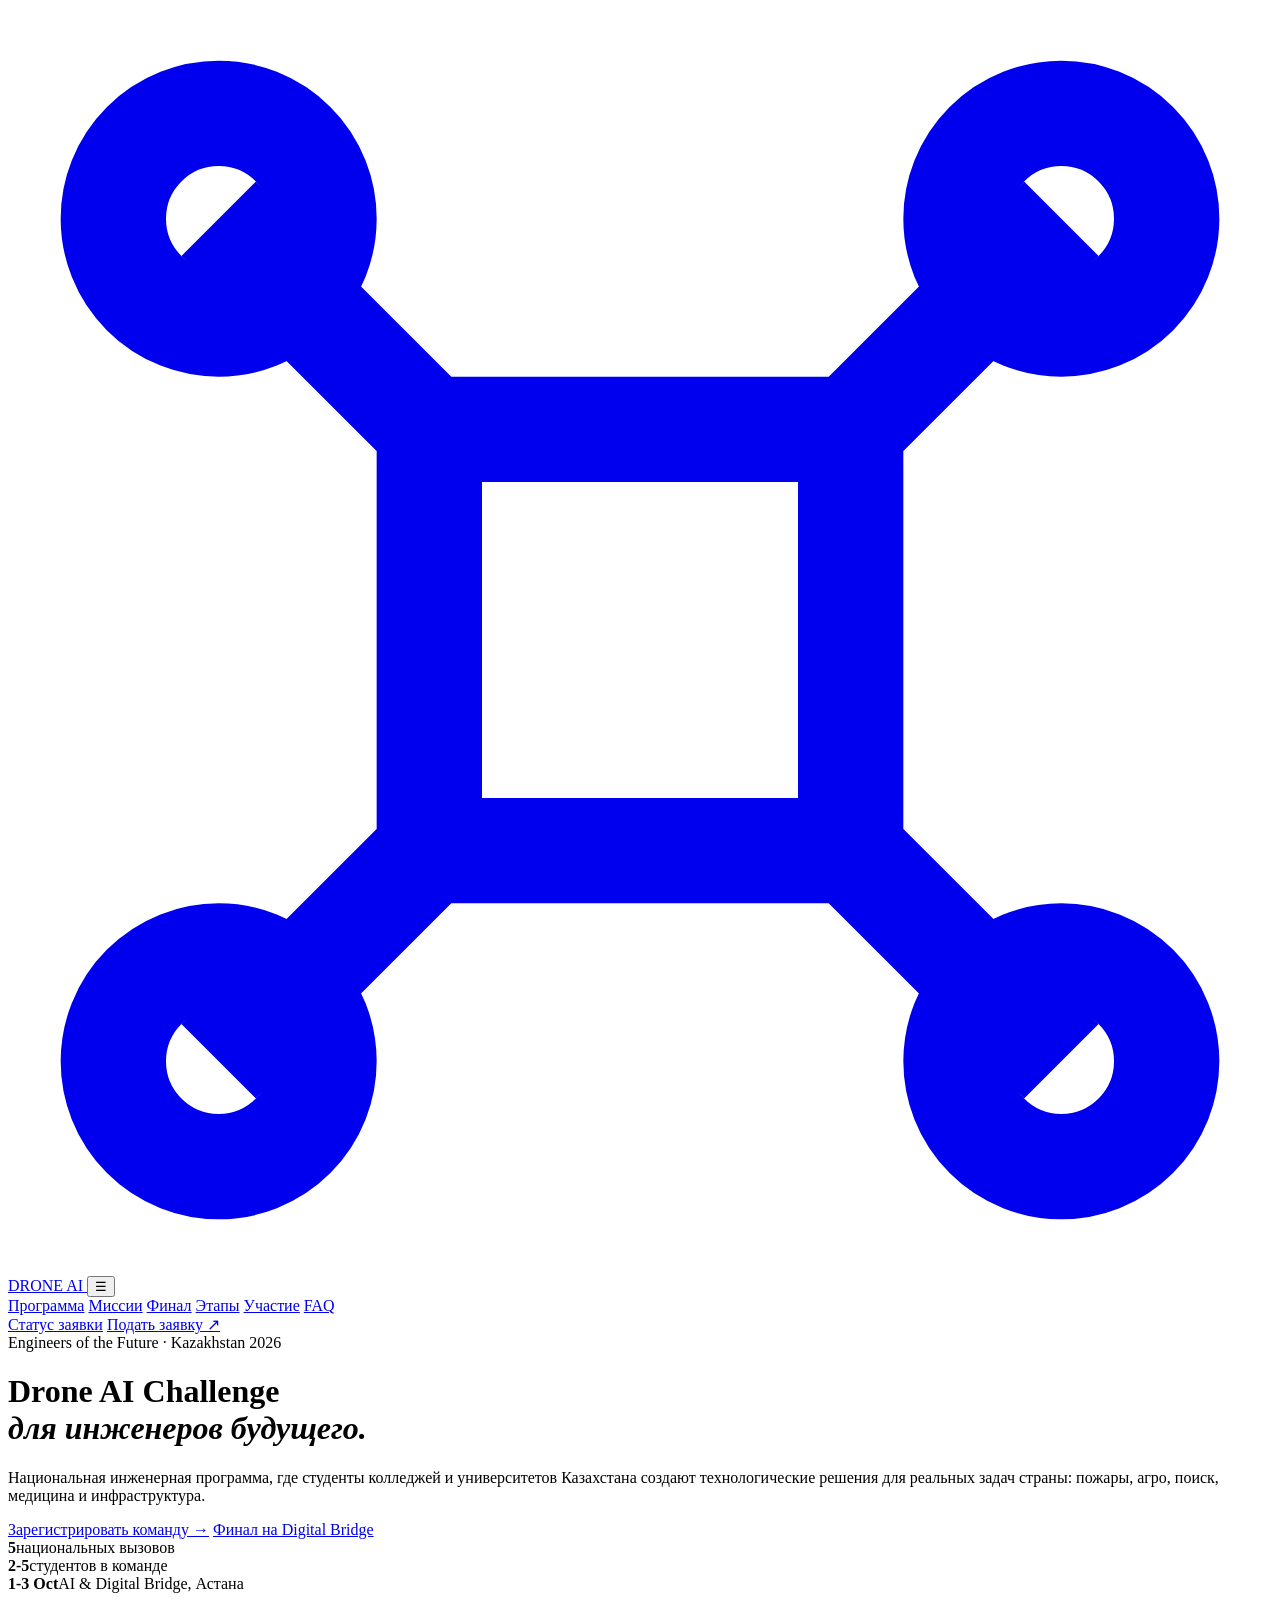
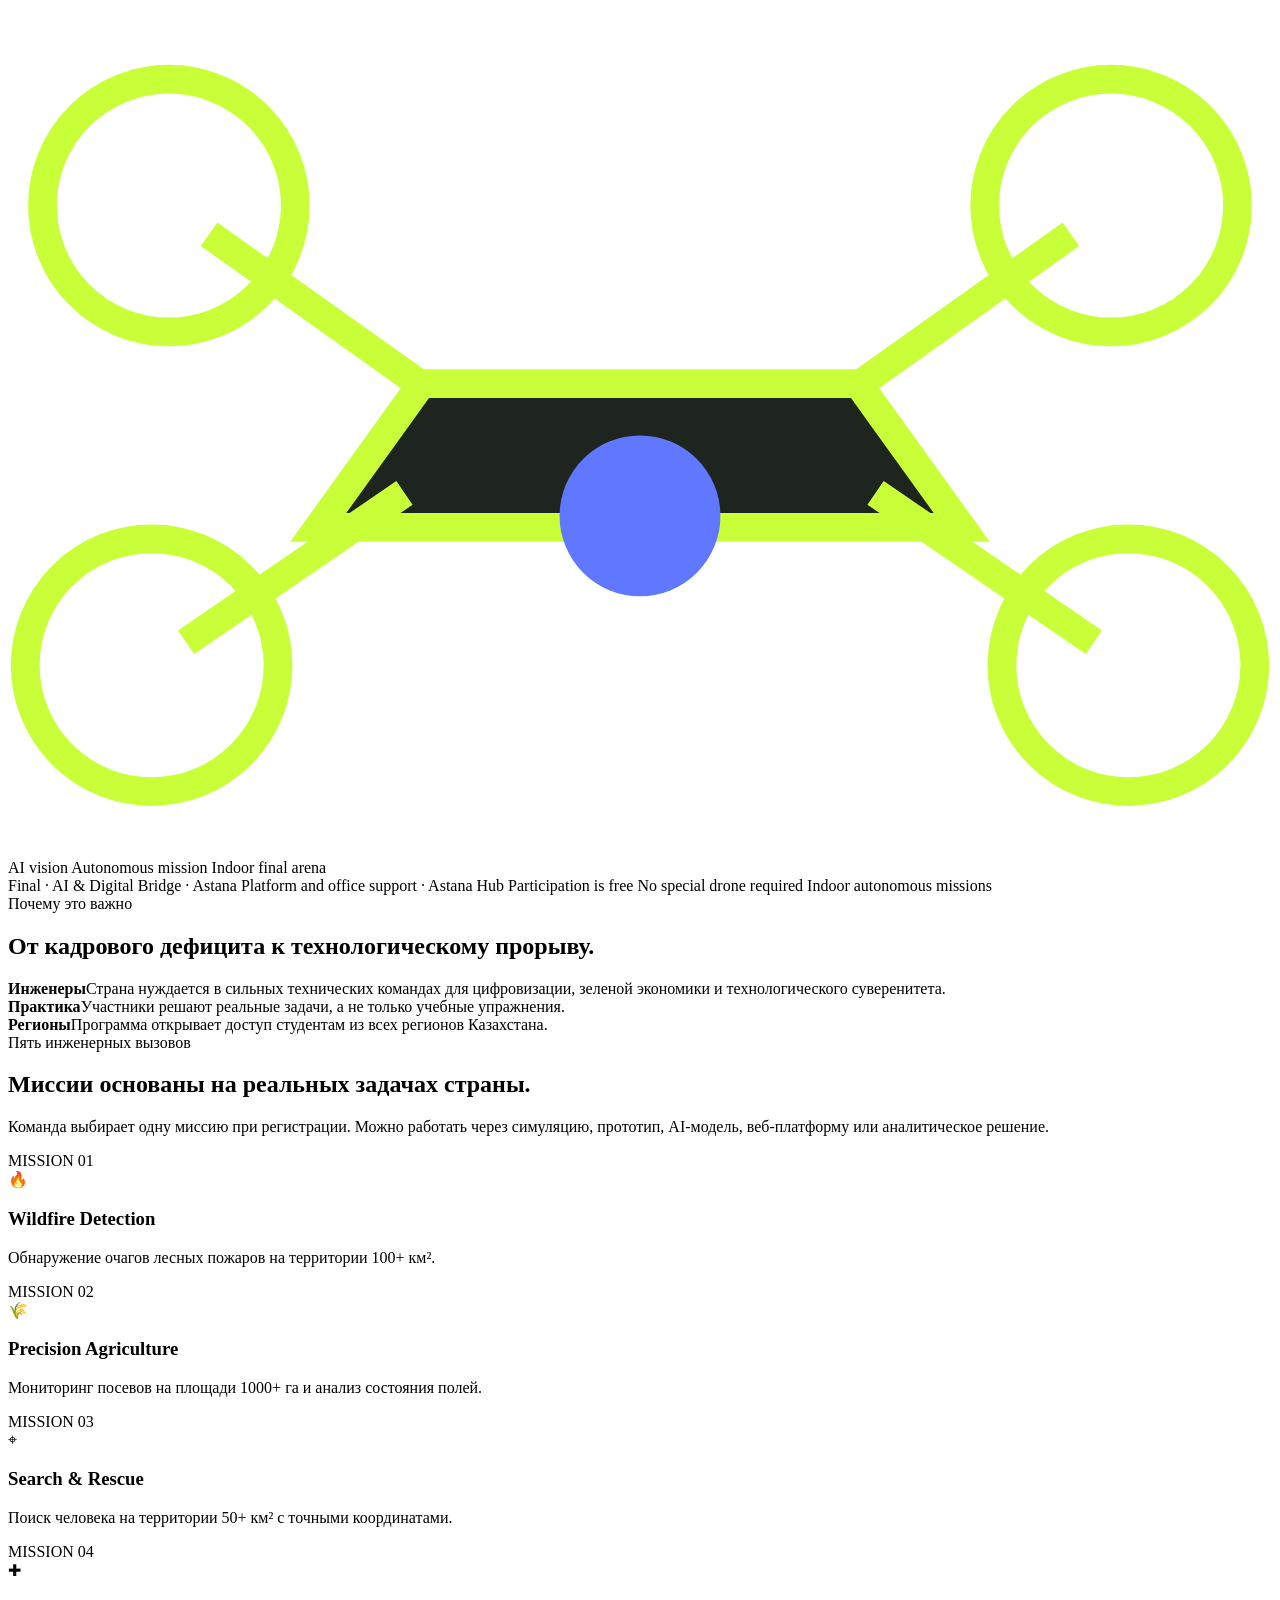
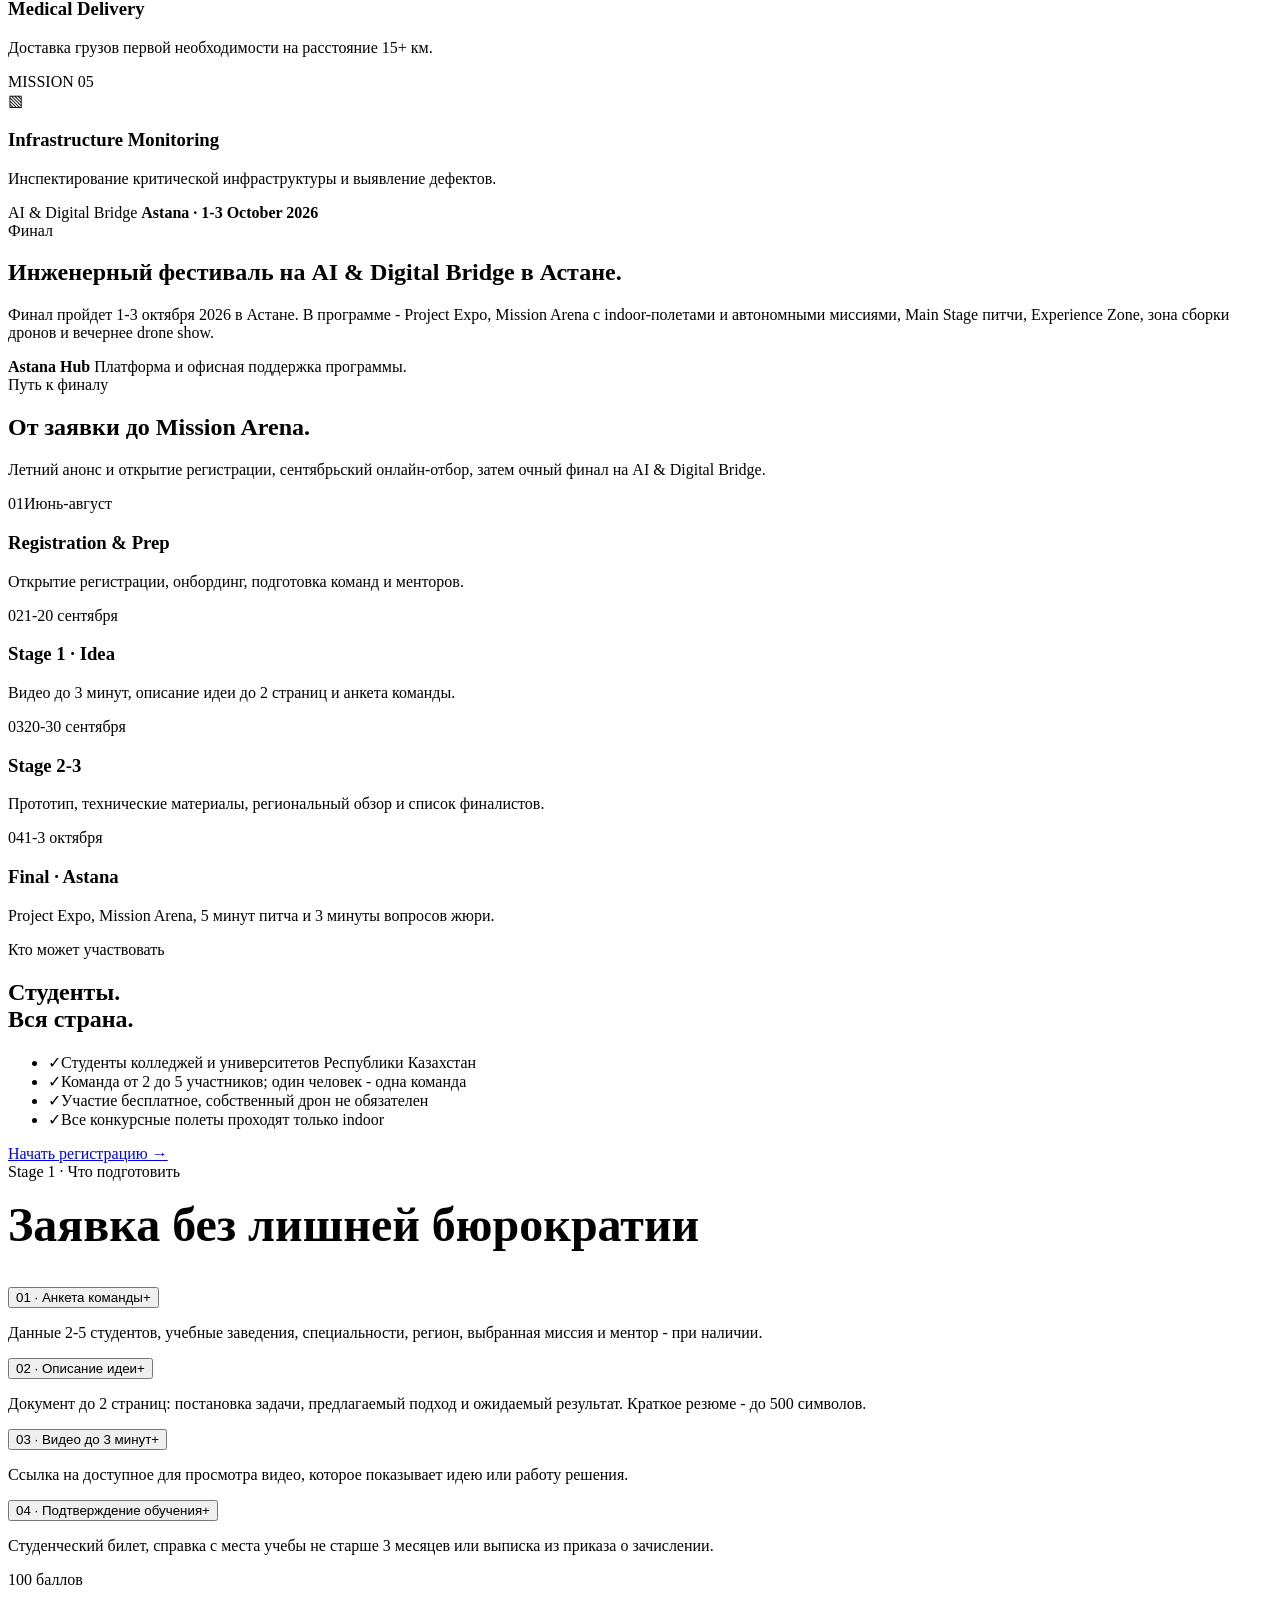
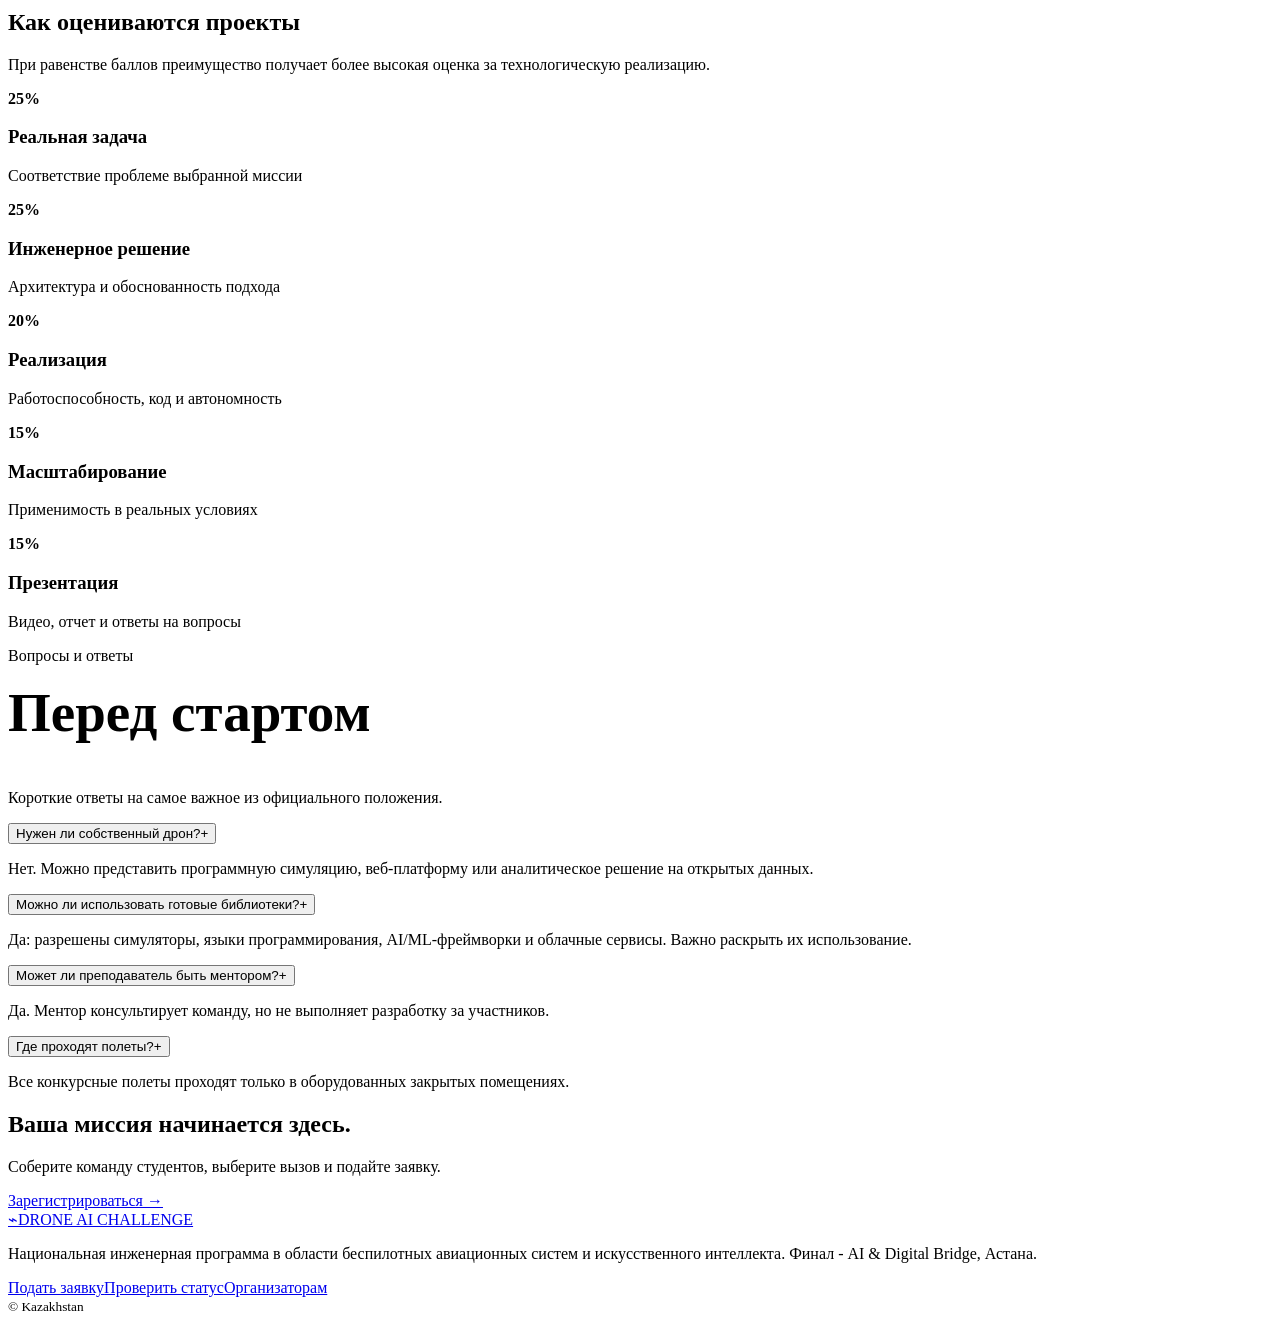
==== drone_frontend/index.html @ 72ace453 "Initial commit" ====
<!doctype html>
<html lang="ru">
<head>
  <meta charset="UTF-8">
  <meta name="viewport" content="width=device-width,initial-scale=1">
  <meta name="description" content="Drone AI Challenge Kazakhstan 2026 - национальная инженерная программа для студентов колледжей и университетов Казахстана. Финал пройдет 1-3 октября 2026 на AI & Digital Bridge в Астане.">
  <title>Drone AI Challenge Kazakhstan 2026</title>
  <link rel="stylesheet" href="/style.css">
</head>
<body>
<nav class="nav">
  <div class="shell nav-inner">
    <a class="brand" href="/">
      <span class="brand-mark">
        <svg viewBox="0 0 24 24" fill="none" stroke="currentColor" stroke-width="2"><path d="M8 8h8v8H8zM4 4l4 4m8 8 4 4m0-16-4 4M8 16l-4 4"/><circle cx="4" cy="4" r="2"/><circle cx="20" cy="4" r="2"/><circle cx="4" cy="20" r="2"/><circle cx="20" cy="20" r="2"/></svg>
      </span>
      DRONE AI
    </a>
    <button class="menu-btn" aria-label="Меню">☰</button>
    <div class="nav-links">
      <a href="#program">Программа</a>
      <a href="#missions">Миссии</a>
      <a href="#final">Финал</a>
      <a href="#timeline">Этапы</a>
      <a href="#rules">Участие</a>
      <a href="#faq">FAQ</a>
    </div>
    <div class="nav-actions">
      <a class="btn btn-light btn-sm" href="/status">Статус заявки</a>
      <a class="btn btn-dark btn-sm" href="/apply">Подать заявку ↗</a>
    </div>
  </div>
</nav>

<header class="hero hero-upgraded">
  <div class="drone-photo drone-photo-one" aria-hidden="true"></div>
  <div class="drone-photo drone-photo-two" aria-hidden="true"></div>
  <div class="shell hero-layout">
    <div>
      <span class="eyebrow">Engineers of the Future · Kazakhstan 2026</span>
      <h1>Drone AI Challenge<br><em>для инженеров будущего.</em></h1>
      <p class="hero-lead">Национальная инженерная программа, где студенты колледжей и университетов Казахстана создают технологические решения для реальных задач страны: пожары, агро, поиск, медицина и инфраструктура.</p>
      <div class="hero-cta">
        <a class="btn btn-acid" href="/apply">Зарегистрировать команду →</a>
        <a class="btn btn-ghost" href="#final">Финал на Digital Bridge</a>
      </div>
      <div class="hero-facts">
        <div class="hero-fact"><strong>5</strong><span>национальных вызовов</span></div>
        <div class="hero-fact"><strong>2-5</strong><span>студентов в команде</span></div>
        <div class="hero-fact"><strong>1-3 Oct</strong><span>AI & Digital Bridge, Астана</span></div>
      </div>
    </div>
    <div class="orbital drone-showcase">
      <svg class="drone" viewBox="0 0 220 150" fill="none" aria-label="Drone illustration">
        <g stroke="#c8ff38" stroke-width="5">
          <path d="M72 68h76l18 25H54l18-25Z" fill="#1e251f"/>
          <path d="M73 69 35 42m112 27 38-27M69 87 31 113m120-26 38 26"/>
          <circle cx="28" cy="37" r="22"/>
          <circle cx="192" cy="37" r="22"/>
          <circle cx="25" cy="117" r="22"/>
          <circle cx="195" cy="117" r="22"/>
        </g>
        <circle cx="110" cy="91" r="14" fill="#5f78ff"/>
        <path d="M92 114h36" stroke="white" stroke-width="5"/>
      </svg>
      <span class="orbit-label ol1">AI vision</span>
      <span class="orbit-label ol2">Autonomous mission</span>
      <span class="orbit-label ol3">Indoor final arena</span>
      <i class="pulse"></i>
    </div>
  </div>
</header>

<div class="ticker">
  <div>
    <span>Final · AI & Digital Bridge · Astana</span>
    <span>Platform and office support · Astana Hub</span>
    <span>Participation is free</span>
    <span>No special drone required</span>
    <span>Indoor autonomous missions</span>
  </div>
</div>

<main>
  <section class="section" id="program">
    <div class="shell program-strip">
      <div>
        <span class="kicker">Почему это важно</span>
        <h2>От кадрового дефицита к технологическому прорыву.</h2>
      </div>
      <div class="program-grid">
        <article class="mini-card"><strong>Инженеры</strong><span>Страна нуждается в сильных технических командах для цифровизации, зеленой экономики и технологического суверенитета.</span></article>
        <article class="mini-card"><strong>Практика</strong><span>Участники решают реальные задачи, а не только учебные упражнения.</span></article>
        <article class="mini-card"><strong>Регионы</strong><span>Программа открывает доступ студентам из всех регионов Казахстана.</span></article>
      </div>
    </div>
  </section>

  <section class="section" id="missions">
    <div class="shell">
      <div class="section-head">
        <div>
          <span class="kicker">Пять инженерных вызовов</span>
          <h2>Миссии основаны на реальных задачах страны.</h2>
        </div>
        <p>Команда выбирает одну миссию при регистрации. Можно работать через симуляцию, прототип, AI-модель, веб-платформу или аналитическое решение.</p>
      </div>
      <div class="grid grid-5">
        <article class="card mission-card"><span class="mission-number">MISSION 01</span><div class="mission-icon">🔥</div><h3>Wildfire Detection</h3><p>Обнаружение очагов лесных пожаров на территории 100+ км².</p></article>
        <article class="card mission-card"><span class="mission-number">MISSION 02</span><div class="mission-icon">🌾</div><h3>Precision Agriculture</h3><p>Мониторинг посевов на площади 1000+ га и анализ состояния полей.</p></article>
        <article class="card mission-card"><span class="mission-number">MISSION 03</span><div class="mission-icon">⌖</div><h3>Search & Rescue</h3><p>Поиск человека на территории 50+ км² с точными координатами.</p></article>
        <article class="card mission-card"><span class="mission-number">MISSION 04</span><div class="mission-icon">✚</div><h3>Medical Delivery</h3><p>Доставка грузов первой необходимости на расстояние 15+ км.</p></article>
        <article class="card mission-card"><span class="mission-number">MISSION 05</span><div class="mission-icon">▧</div><h3>Infrastructure Monitoring</h3><p>Инспектирование критической инфраструктуры и выявление дефектов.</p></article>
      </div>
    </div>
  </section>

  <section class="section final-section" id="final">
    <div class="shell final-layout">
      <div class="final-visual" aria-hidden="true">
        <div class="arena-card">
          <span>AI & Digital Bridge</span>
          <strong>Astana · 1-3 October 2026</strong>
        </div>
      </div>
      <div>
        <span class="kicker">Финал</span>
        <h2>Инженерный фестиваль на AI & Digital Bridge в Астане.</h2>
        <p>Финал пройдет 1-3 октября 2026 в Астане. В программе - Project Expo, Mission Arena с indoor-полетами и автономными миссиями, Main Stage питчи, Experience Zone, зона сборки дронов и вечернее drone show.</p>
        <div class="partner-note">
          <strong>Astana Hub</strong>
          <span>Платформа и офисная поддержка программы.</span>
        </div>
      </div>
    </div>
  </section>

  <section class="section dark-section" id="timeline">
    <div class="shell">
      <div class="section-head">
        <div>
          <span class="kicker">Путь к финалу</span>
          <h2>От заявки до Mission Arena.</h2>
        </div>
        <p>Летний анонс и открытие регистрации, сентябрьский онлайн-отбор, затем очный финал на AI & Digital Bridge.</p>
      </div>
      <div class="steps">
        <article class="stage"><span class="stage-num">01</span><span class="stage-date">Июнь-август</span><h3>Registration & Prep</h3><p>Открытие регистрации, онбординг, подготовка команд и менторов.</p></article>
        <article class="stage"><span class="stage-num">02</span><span class="stage-date">1-20 сентября</span><h3>Stage 1 · Idea</h3><p>Видео до 3 минут, описание идеи до 2 страниц и анкета команды.</p></article>
        <article class="stage"><span class="stage-num">03</span><span class="stage-date">20-30 сентября</span><h3>Stage 2-3</h3><p>Прототип, технические материалы, региональный обзор и список финалистов.</p></article>
        <article class="stage"><span class="stage-num">04</span><span class="stage-date">1-3 октября</span><h3>Final · Astana</h3><p>Project Expo, Mission Arena, 5 минут питча и 3 минуты вопросов жюри.</p></article>
      </div>
    </div>
  </section>

  <section class="section" id="rules">
    <div class="shell split">
      <div class="info-panel">
        <span class="eyebrow">Кто может участвовать</span>
        <h2>Студенты.<br>Вся страна.</h2>
        <ul class="check-list">
          <li><span class="check">✓</span><span>Студенты колледжей и университетов Республики Казахстан</span></li>
          <li><span class="check">✓</span><span>Команда от 2 до 5 участников; один человек - одна команда</span></li>
          <li><span class="check">✓</span><span>Участие бесплатное, собственный дрон не обязателен</span></li>
          <li><span class="check">✓</span><span>Все конкурсные полеты проходят только indoor</span></li>
        </ul>
        <a class="btn btn-acid" href="/apply">Начать регистрацию →</a>
      </div>
      <div>
        <span class="kicker">Stage 1 · Что подготовить</span>
        <h2 style="font-size:48px;margin:16px 0 35px">Заявка без лишней бюрократии</h2>
        <div class="accordion">
          <div class="acc-item open"><button class="acc-button"><span>01 · Анкета команды</span><span>+</span></button><div class="acc-content"><p>Данные 2-5 студентов, учебные заведения, специальности, регион, выбранная миссия и ментор - при наличии.</p></div></div>
          <div class="acc-item"><button class="acc-button"><span>02 · Описание идеи</span><span>+</span></button><div class="acc-content"><p>Документ до 2 страниц: постановка задачи, предлагаемый подход и ожидаемый результат. Краткое резюме - до 500 символов.</p></div></div>
          <div class="acc-item"><button class="acc-button"><span>03 · Видео до 3 минут</span><span>+</span></button><div class="acc-content"><p>Ссылка на доступное для просмотра видео, которое показывает идею или работу решения.</p></div></div>
          <div class="acc-item"><button class="acc-button"><span>04 · Подтверждение обучения</span><span>+</span></button><div class="acc-content"><p>Студенческий билет, справка с места учебы не старше 3 месяцев или выписка из приказа о зачислении.</p></div></div>
        </div>
      </div>
    </div>
  </section>

  <section class="section-sm" id="criteria">
    <div class="shell">
      <div class="section-head">
        <div><span class="kicker">100 баллов</span><h2>Как оцениваются проекты</h2></div>
        <p>При равенстве баллов преимущество получает более высокая оценка за технологическую реализацию.</p>
      </div>
      <div class="grid criteria">
        <article class="criterion"><strong>25%</strong><h3>Реальная задача</h3><p>Соответствие проблеме выбранной миссии</p></article>
        <article class="criterion"><strong>25%</strong><h3>Инженерное решение</h3><p>Архитектура и обоснованность подхода</p></article>
        <article class="criterion"><strong>20%</strong><h3>Реализация</h3><p>Работоспособность, код и автономность</p></article>
        <article class="criterion"><strong>15%</strong><h3>Масштабирование</h3><p>Применимость в реальных условиях</p></article>
        <article class="criterion"><strong>15%</strong><h3>Презентация</h3><p>Видео, отчет и ответы на вопросы</p></article>
      </div>
    </div>
  </section>

  <section class="section" id="faq">
    <div class="shell split">
      <div>
        <span class="kicker">Вопросы и ответы</span>
        <h2 style="font-size:55px;margin-top:16px">Перед стартом</h2>
        <p style="color:var(--muted)">Короткие ответы на самое важное из официального положения.</p>
      </div>
      <div class="accordion">
        <div class="acc-item"><button class="acc-button"><span>Нужен ли собственный дрон?</span><span>+</span></button><div class="acc-content"><p>Нет. Можно представить программную симуляцию, веб-платформу или аналитическое решение на открытых данных.</p></div></div>
        <div class="acc-item"><button class="acc-button"><span>Можно ли использовать готовые библиотеки?</span><span>+</span></button><div class="acc-content"><p>Да: разрешены симуляторы, языки программирования, AI/ML-фреймворки и облачные сервисы. Важно раскрыть их использование.</p></div></div>
        <div class="acc-item"><button class="acc-button"><span>Может ли преподаватель быть ментором?</span><span>+</span></button><div class="acc-content"><p>Да. Ментор консультирует команду, но не выполняет разработку за участников.</p></div></div>
        <div class="acc-item"><button class="acc-button"><span>Где проходят полеты?</span><span>+</span></button><div class="acc-content"><p>Все конкурсные полеты проходят только в оборудованных закрытых помещениях.</p></div></div>
      </div>
    </div>
  </section>

  <section class="shell cta-band">
    <div><h2>Ваша миссия начинается здесь.</h2><p>Соберите команду студентов, выберите вызов и подайте заявку.</p></div>
    <a class="btn btn-acid" href="/apply">Зарегистрироваться →</a>
  </section>
</main>

<footer class="footer">
  <div class="shell footer-inner">
    <div>
      <a class="brand" href="/"><span class="brand-mark">⌁</span>DRONE AI CHALLENGE</a>
      <p>Национальная инженерная программа в области беспилотных авиационных систем и искусственного интеллекта. Финал - AI & Digital Bridge, Астана.</p>
    </div>
    <div class="footer-links"><a href="/apply">Подать заявку</a><a href="/status">Проверить статус</a><a href="/admin">Организаторам</a></div>
    <small>© <span data-year></span> Kazakhstan</small>
  </div>
</footer>
<script src="/common.js"></script>
</body>
</html>
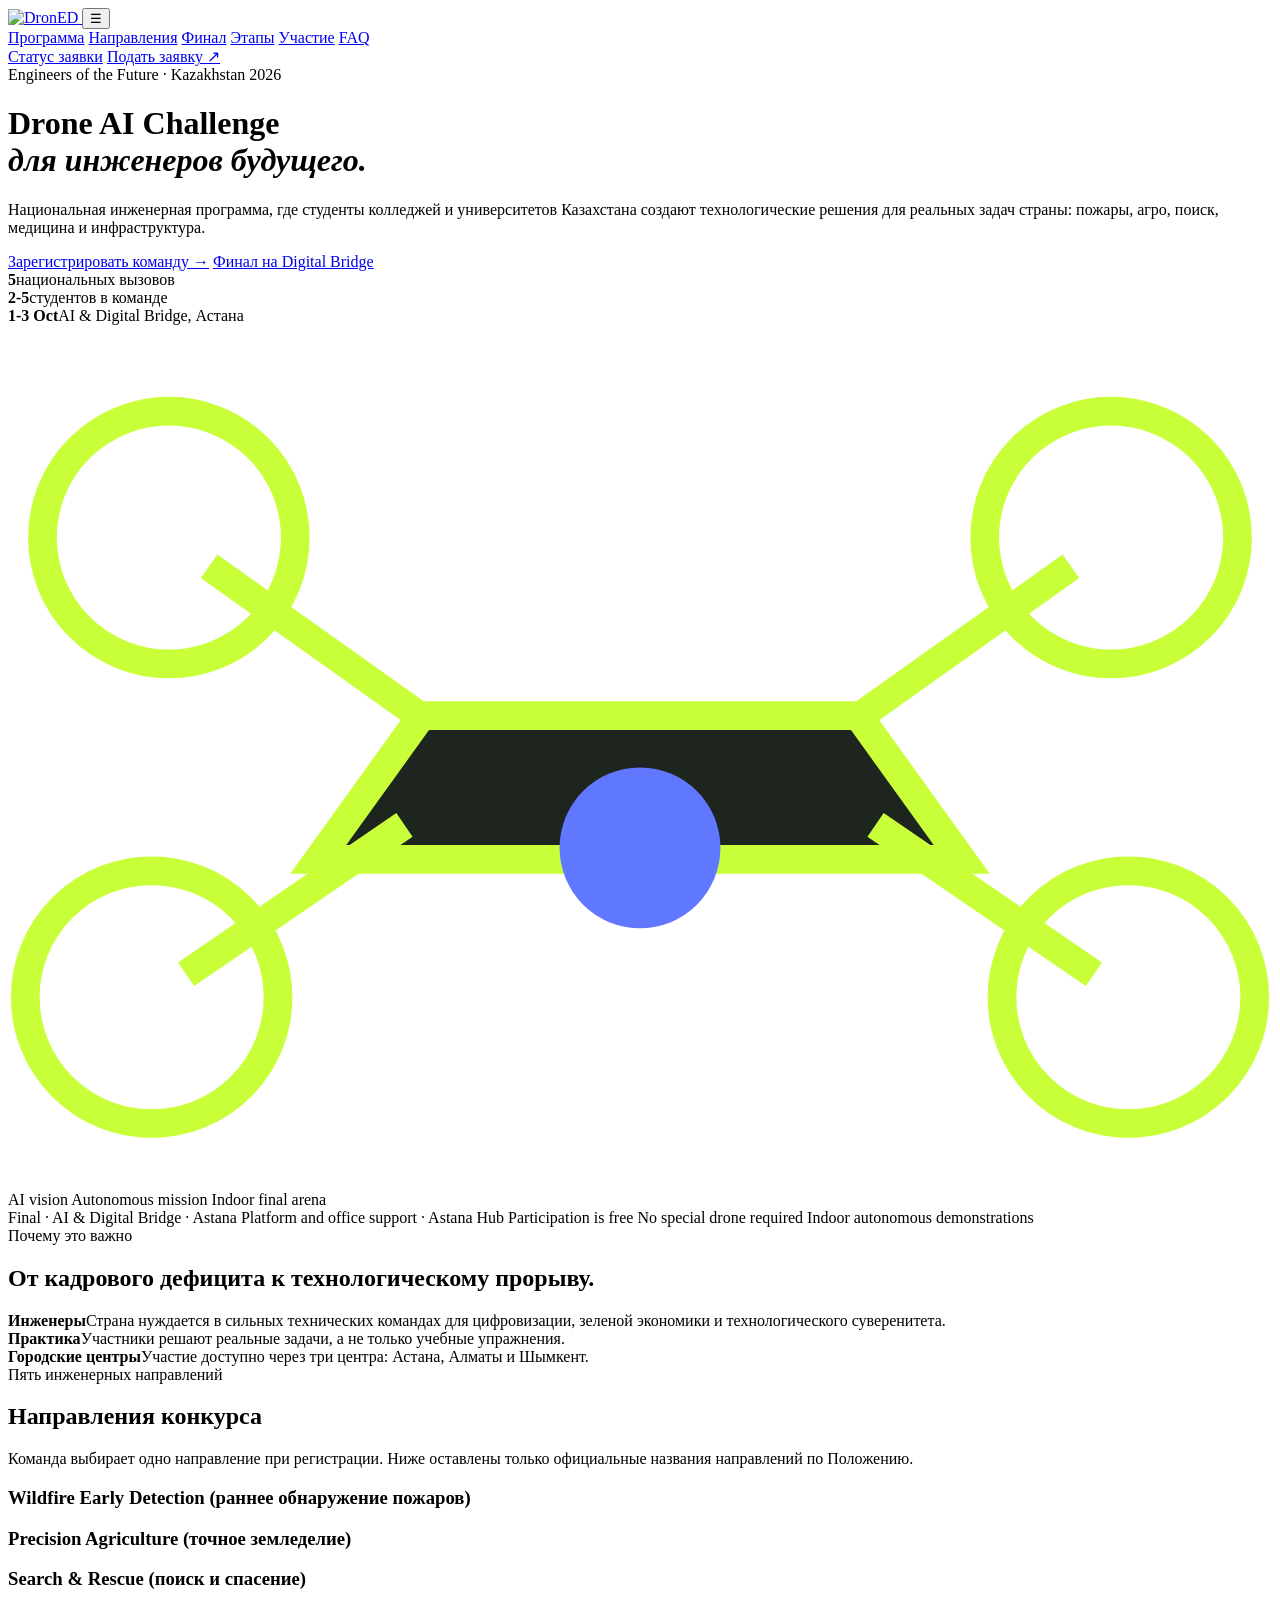
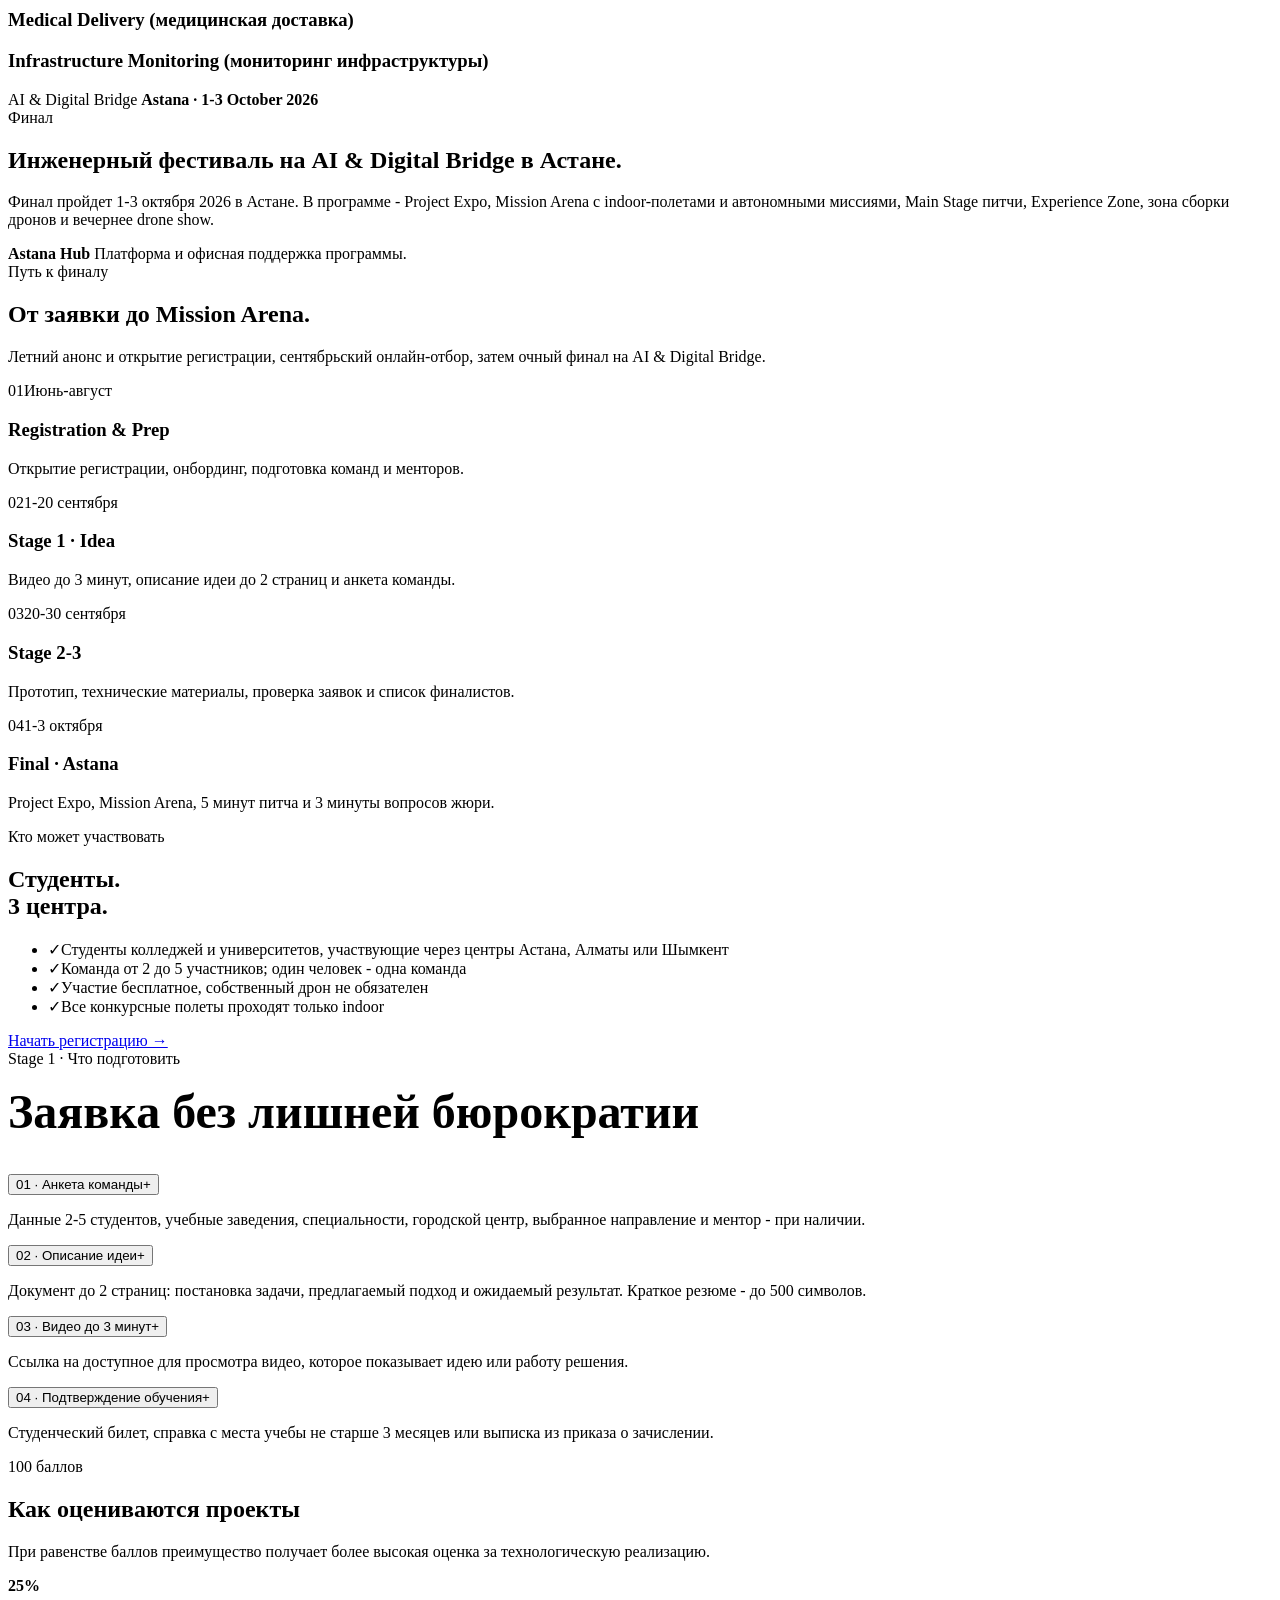
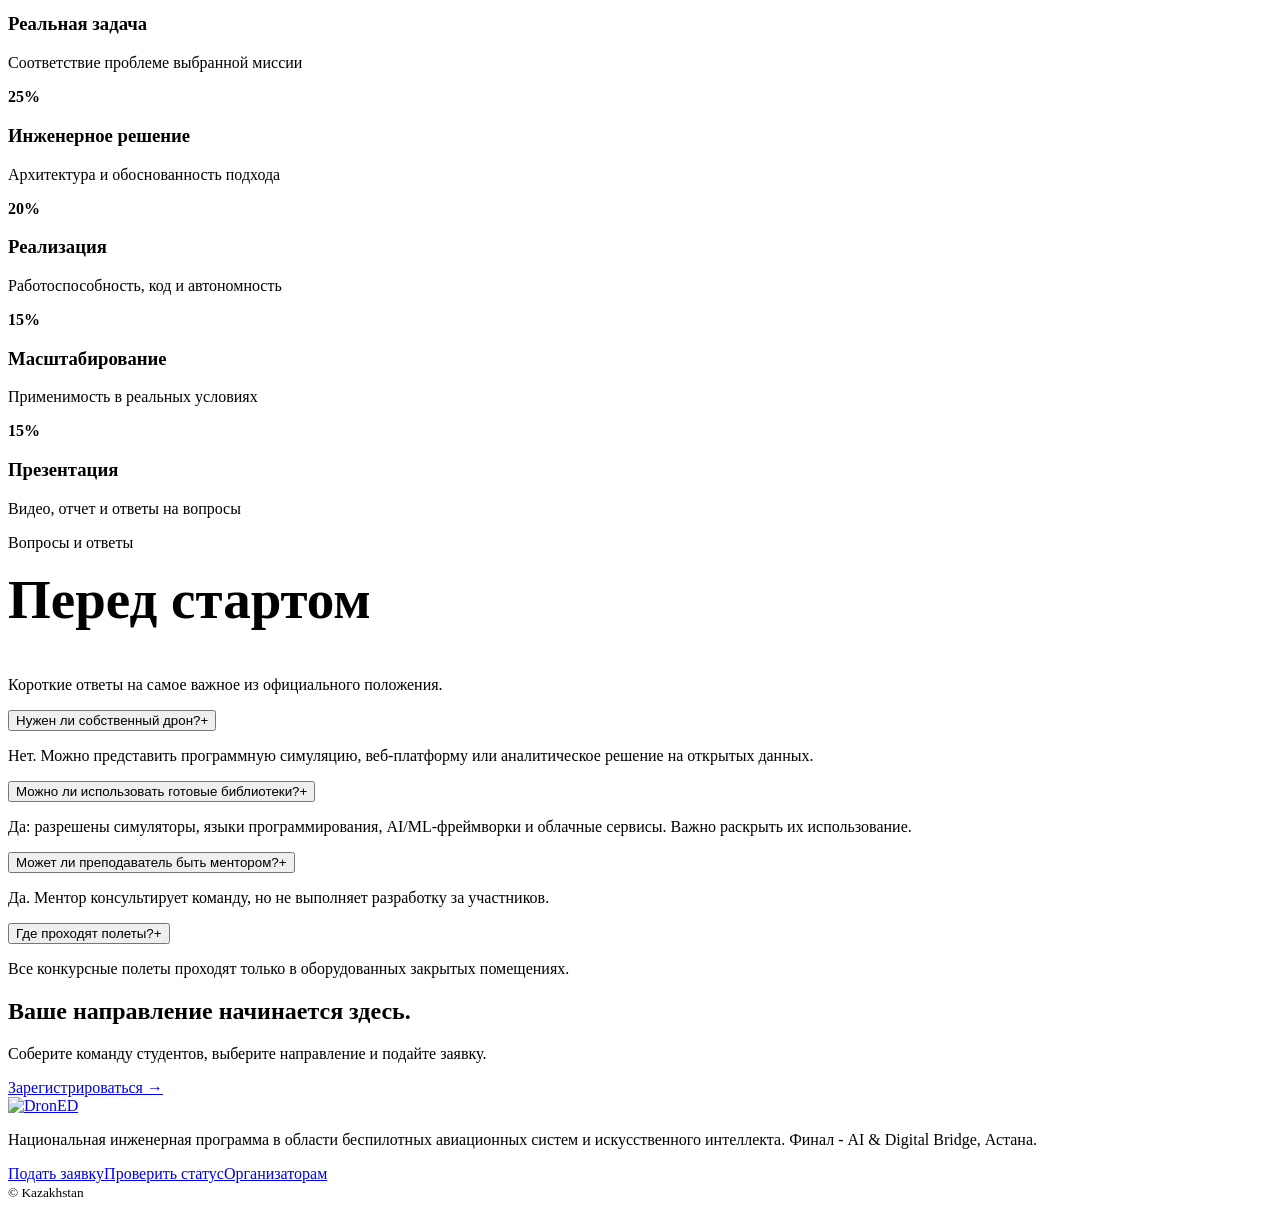
==== commit 92fe318f: "Update site according to DronED requirements" ====
--- a/drone_frontend/index.html
+++ b/drone_frontend/index.html
@@ -1,4 +1,4 @@
-<!doctype html>
+﻿<!doctype html>
 <html lang="ru">
 <head>
   <meta charset="UTF-8">
@@ -11,15 +11,12 @@
 <nav class="nav">
   <div class="shell nav-inner">
     <a class="brand" href="/">
-      <span class="brand-mark">
-        <svg viewBox="0 0 24 24" fill="none" stroke="currentColor" stroke-width="2"><path d="M8 8h8v8H8zM4 4l4 4m8 8 4 4m0-16-4 4M8 16l-4 4"/><circle cx="4" cy="4" r="2"/><circle cx="20" cy="4" r="2"/><circle cx="4" cy="20" r="2"/><circle cx="20" cy="20" r="2"/></svg>
-      </span>
-      DRONE AI
+      <img class="brand-logo" src="/drone_educate_logo.png" alt="DronED">
     </a>
     <button class="menu-btn" aria-label="Меню">☰</button>
     <div class="nav-links">
       <a href="#program">Программа</a>
-      <a href="#missions">Миссии</a>
+      <a href="#missions">Направления</a>
       <a href="#final">Финал</a>
       <a href="#timeline">Этапы</a>
       <a href="#rules">Участие</a>
@@ -77,7 +74,7 @@
     <span>Platform and office support · Astana Hub</span>
     <span>Participation is free</span>
     <span>No special drone required</span>
-    <span>Indoor autonomous missions</span>
+    <span>Indoor autonomous demonstrations</span>
   </div>
 </div>
 
@@ -91,7 +88,7 @@
       <div class="program-grid">
         <article class="mini-card"><strong>Инженеры</strong><span>Страна нуждается в сильных технических командах для цифровизации, зеленой экономики и технологического суверенитета.</span></article>
         <article class="mini-card"><strong>Практика</strong><span>Участники решают реальные задачи, а не только учебные упражнения.</span></article>
-        <article class="mini-card"><strong>Регионы</strong><span>Программа открывает доступ студентам из всех регионов Казахстана.</span></article>
+        <article class="mini-card"><strong>Городские центры</strong><span>Участие доступно через три центра: Астана, Алматы и Шымкент.</span></article>
       </div>
     </div>
   </section>
@@ -100,17 +97,17 @@
     <div class="shell">
       <div class="section-head">
         <div>
-          <span class="kicker">Пять инженерных вызовов</span>
-          <h2>Миссии основаны на реальных задачах страны.</h2>
-        </div>
-        <p>Команда выбирает одну миссию при регистрации. Можно работать через симуляцию, прототип, AI-модель, веб-платформу или аналитическое решение.</p>
+          <span class="kicker">Пять инженерных направлений</span>
+          <h2>Направления конкурса</h2>
+        </div>
+        <p>Команда выбирает одно направление при регистрации. Ниже оставлены только официальные названия направлений по Положению.</p>
       </div>
       <div class="grid grid-5">
-        <article class="card mission-card"><span class="mission-number">MISSION 01</span><div class="mission-icon">🔥</div><h3>Wildfire Detection</h3><p>Обнаружение очагов лесных пожаров на территории 100+ км².</p></article>
-        <article class="card mission-card"><span class="mission-number">MISSION 02</span><div class="mission-icon">🌾</div><h3>Precision Agriculture</h3><p>Мониторинг посевов на площади 1000+ га и анализ состояния полей.</p></article>
-        <article class="card mission-card"><span class="mission-number">MISSION 03</span><div class="mission-icon">⌖</div><h3>Search & Rescue</h3><p>Поиск человека на территории 50+ км² с точными координатами.</p></article>
-        <article class="card mission-card"><span class="mission-number">MISSION 04</span><div class="mission-icon">✚</div><h3>Medical Delivery</h3><p>Доставка грузов первой необходимости на расстояние 15+ км.</p></article>
-        <article class="card mission-card"><span class="mission-number">MISSION 05</span><div class="mission-icon">▧</div><h3>Infrastructure Monitoring</h3><p>Инспектирование критической инфраструктуры и выявление дефектов.</p></article>
+        <article class="card mission-card mission-name-only"><h3>Wildfire Early Detection <span>(раннее обнаружение пожаров)</span></h3></article>
+        <article class="card mission-card mission-name-only"><h3>Precision Agriculture <span>(точное земледелие)</span></h3></article>
+        <article class="card mission-card mission-name-only"><h3>Search & Rescue <span>(поиск и спасение)</span></h3></article>
+        <article class="card mission-card mission-name-only"><h3>Medical Delivery <span>(медицинская доставка)</span></h3></article>
+        <article class="card mission-card mission-name-only"><h3>Infrastructure Monitoring <span>(мониторинг инфраструктуры)</span></h3></article>
       </div>
     </div>
   </section>
@@ -147,7 +144,7 @@
       <div class="steps">
         <article class="stage"><span class="stage-num">01</span><span class="stage-date">Июнь-август</span><h3>Registration & Prep</h3><p>Открытие регистрации, онбординг, подготовка команд и менторов.</p></article>
         <article class="stage"><span class="stage-num">02</span><span class="stage-date">1-20 сентября</span><h3>Stage 1 · Idea</h3><p>Видео до 3 минут, описание идеи до 2 страниц и анкета команды.</p></article>
-        <article class="stage"><span class="stage-num">03</span><span class="stage-date">20-30 сентября</span><h3>Stage 2-3</h3><p>Прототип, технические материалы, региональный обзор и список финалистов.</p></article>
+        <article class="stage"><span class="stage-num">03</span><span class="stage-date">20-30 сентября</span><h3>Stage 2-3</h3><p>Прототип, технические материалы, проверка заявок и список финалистов.</p></article>
         <article class="stage"><span class="stage-num">04</span><span class="stage-date">1-3 октября</span><h3>Final · Astana</h3><p>Project Expo, Mission Arena, 5 минут питча и 3 минуты вопросов жюри.</p></article>
       </div>
     </div>
@@ -157,9 +154,9 @@
     <div class="shell split">
       <div class="info-panel">
         <span class="eyebrow">Кто может участвовать</span>
-        <h2>Студенты.<br>Вся страна.</h2>
+        <h2>Студенты.<br>3 центра.</h2>
         <ul class="check-list">
-          <li><span class="check">✓</span><span>Студенты колледжей и университетов Республики Казахстан</span></li>
+          <li><span class="check">✓</span><span>Студенты колледжей и университетов, участвующие через центры Астана, Алматы или Шымкент</span></li>
           <li><span class="check">✓</span><span>Команда от 2 до 5 участников; один человек - одна команда</span></li>
           <li><span class="check">✓</span><span>Участие бесплатное, собственный дрон не обязателен</span></li>
           <li><span class="check">✓</span><span>Все конкурсные полеты проходят только indoor</span></li>
@@ -170,7 +167,7 @@
         <span class="kicker">Stage 1 · Что подготовить</span>
         <h2 style="font-size:48px;margin:16px 0 35px">Заявка без лишней бюрократии</h2>
         <div class="accordion">
-          <div class="acc-item open"><button class="acc-button"><span>01 · Анкета команды</span><span>+</span></button><div class="acc-content"><p>Данные 2-5 студентов, учебные заведения, специальности, регион, выбранная миссия и ментор - при наличии.</p></div></div>
+          <div class="acc-item open"><button class="acc-button"><span>01 · Анкета команды</span><span>+</span></button><div class="acc-content"><p>Данные 2-5 студентов, учебные заведения, специальности, городской центр, выбранное направление и ментор - при наличии.</p></div></div>
           <div class="acc-item"><button class="acc-button"><span>02 · Описание идеи</span><span>+</span></button><div class="acc-content"><p>Документ до 2 страниц: постановка задачи, предлагаемый подход и ожидаемый результат. Краткое резюме - до 500 символов.</p></div></div>
           <div class="acc-item"><button class="acc-button"><span>03 · Видео до 3 минут</span><span>+</span></button><div class="acc-content"><p>Ссылка на доступное для просмотра видео, которое показывает идею или работу решения.</p></div></div>
           <div class="acc-item"><button class="acc-button"><span>04 · Подтверждение обучения</span><span>+</span></button><div class="acc-content"><p>Студенческий билет, справка с места учебы не старше 3 месяцев или выписка из приказа о зачислении.</p></div></div>
@@ -212,7 +209,7 @@
   </section>
 
   <section class="shell cta-band">
-    <div><h2>Ваша миссия начинается здесь.</h2><p>Соберите команду студентов, выберите вызов и подайте заявку.</p></div>
+    <div><h2>Ваше направление начинается здесь.</h2><p>Соберите команду студентов, выберите направление и подайте заявку.</p></div>
     <a class="btn btn-acid" href="/apply">Зарегистрироваться →</a>
   </section>
 </main>
@@ -220,7 +217,7 @@
 <footer class="footer">
   <div class="shell footer-inner">
     <div>
-      <a class="brand" href="/"><span class="brand-mark">⌁</span>DRONE AI CHALLENGE</a>
+      <a class="brand" href="/"><img class="brand-logo" src="/drone_educate_logo.png" alt="DronED"></a>
       <p>Национальная инженерная программа в области беспилотных авиационных систем и искусственного интеллекта. Финал - AI & Digital Bridge, Астана.</p>
     </div>
     <div class="footer-links"><a href="/apply">Подать заявку</a><a href="/status">Проверить статус</a><a href="/admin">Организаторам</a></div>
@@ -230,3 +227,4 @@
 <script src="/common.js"></script>
 </body>
 </html>
+
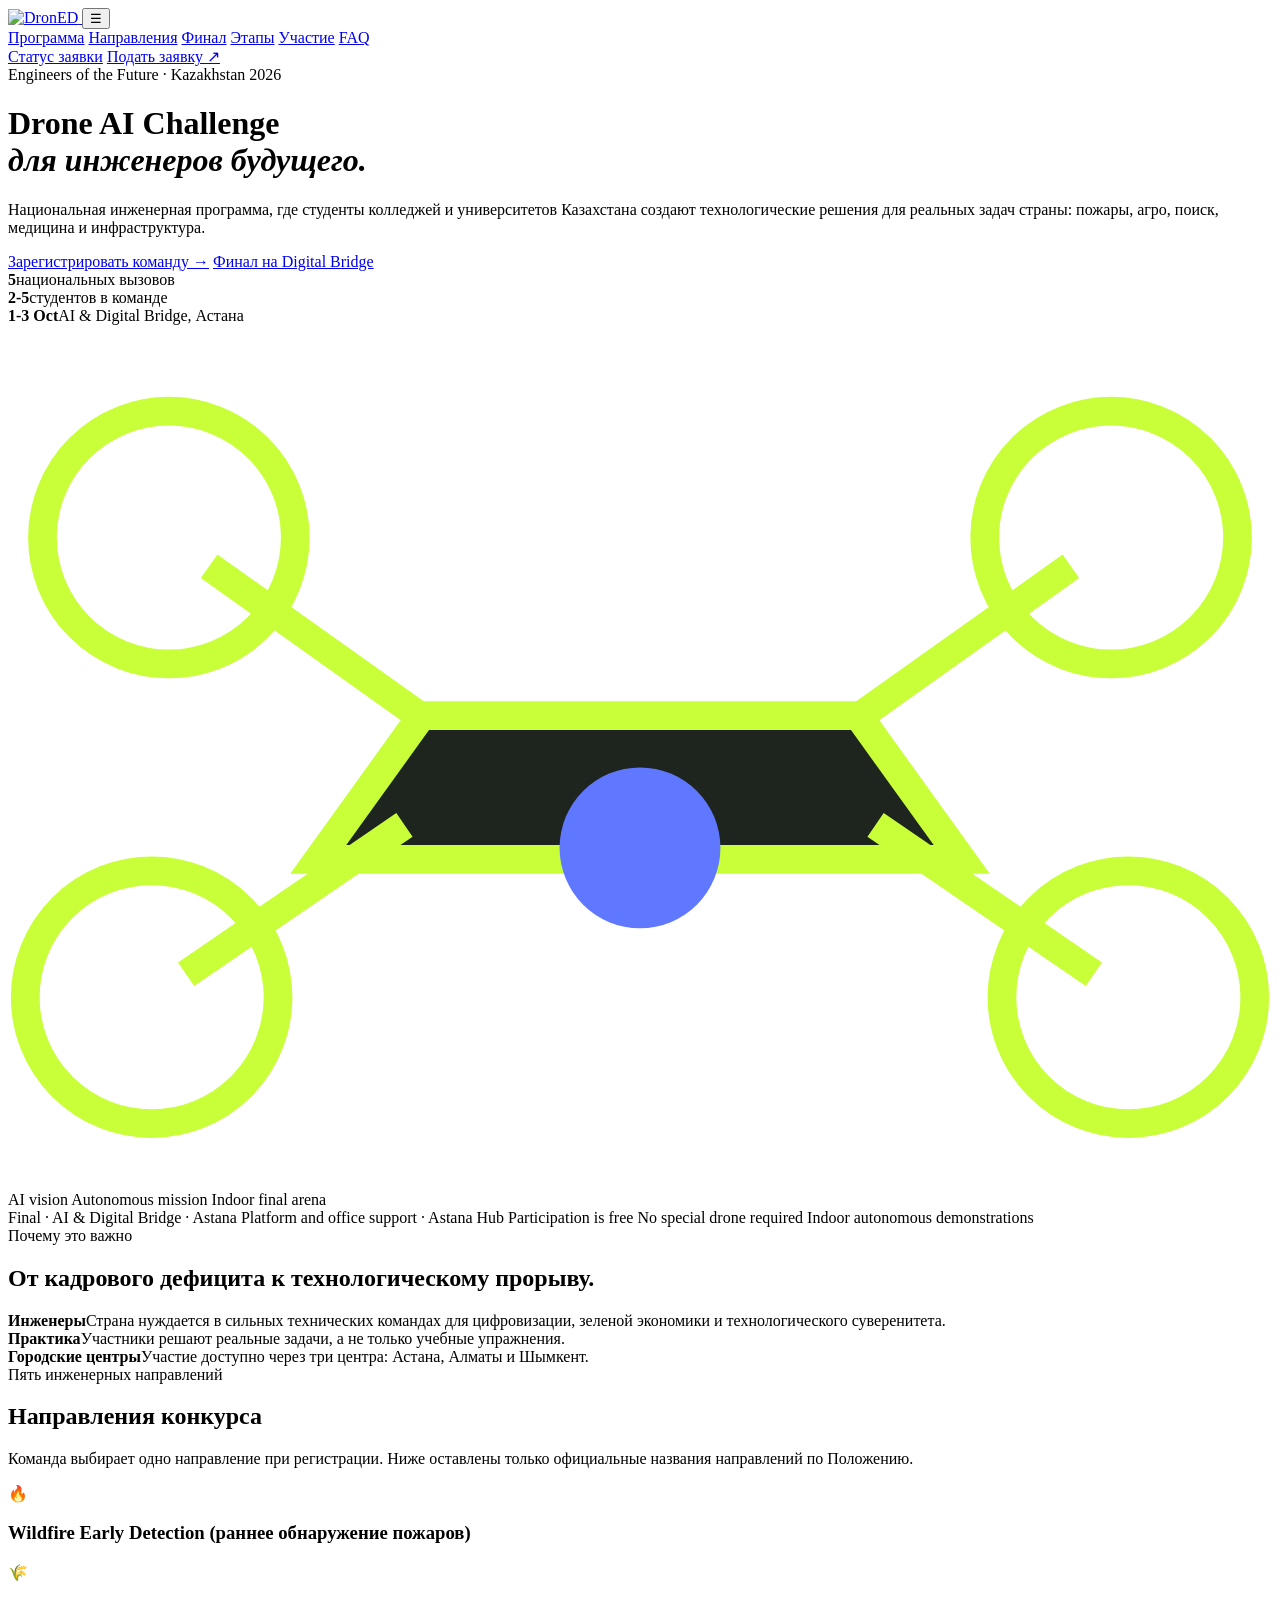
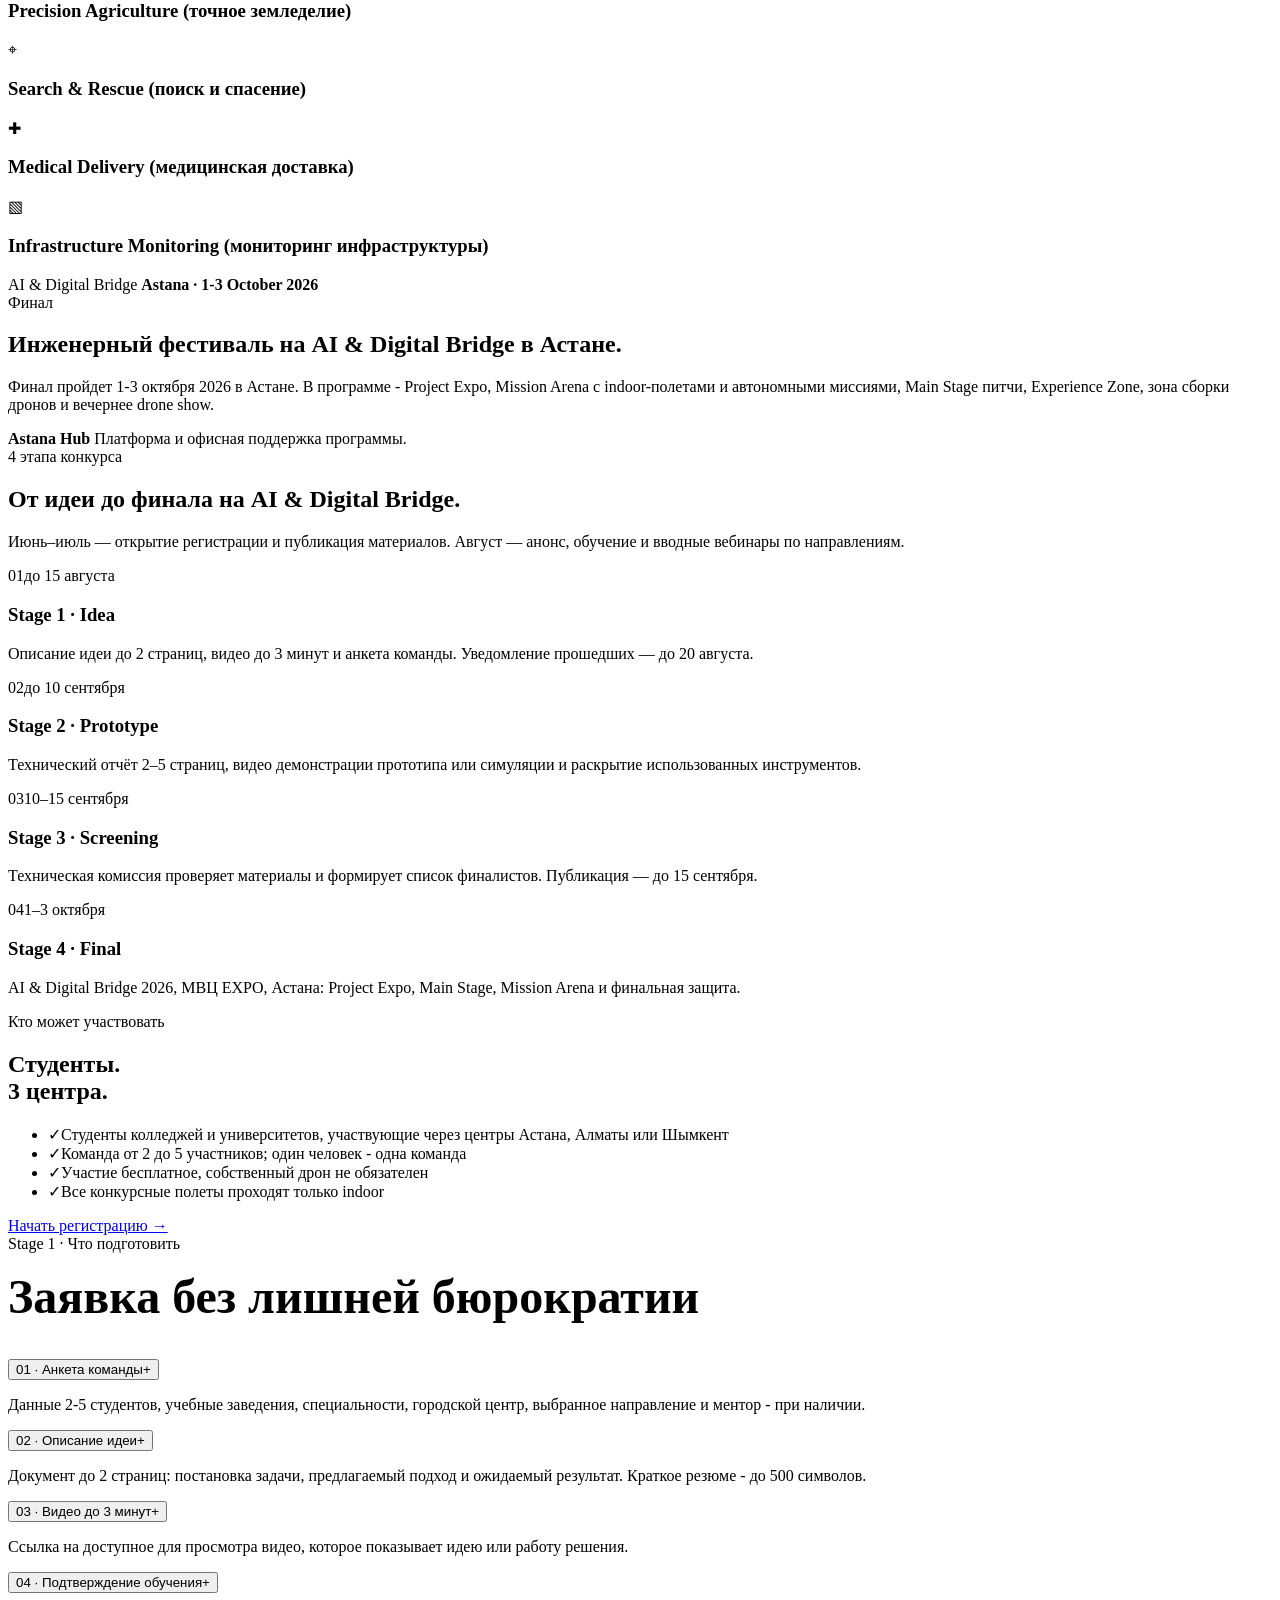
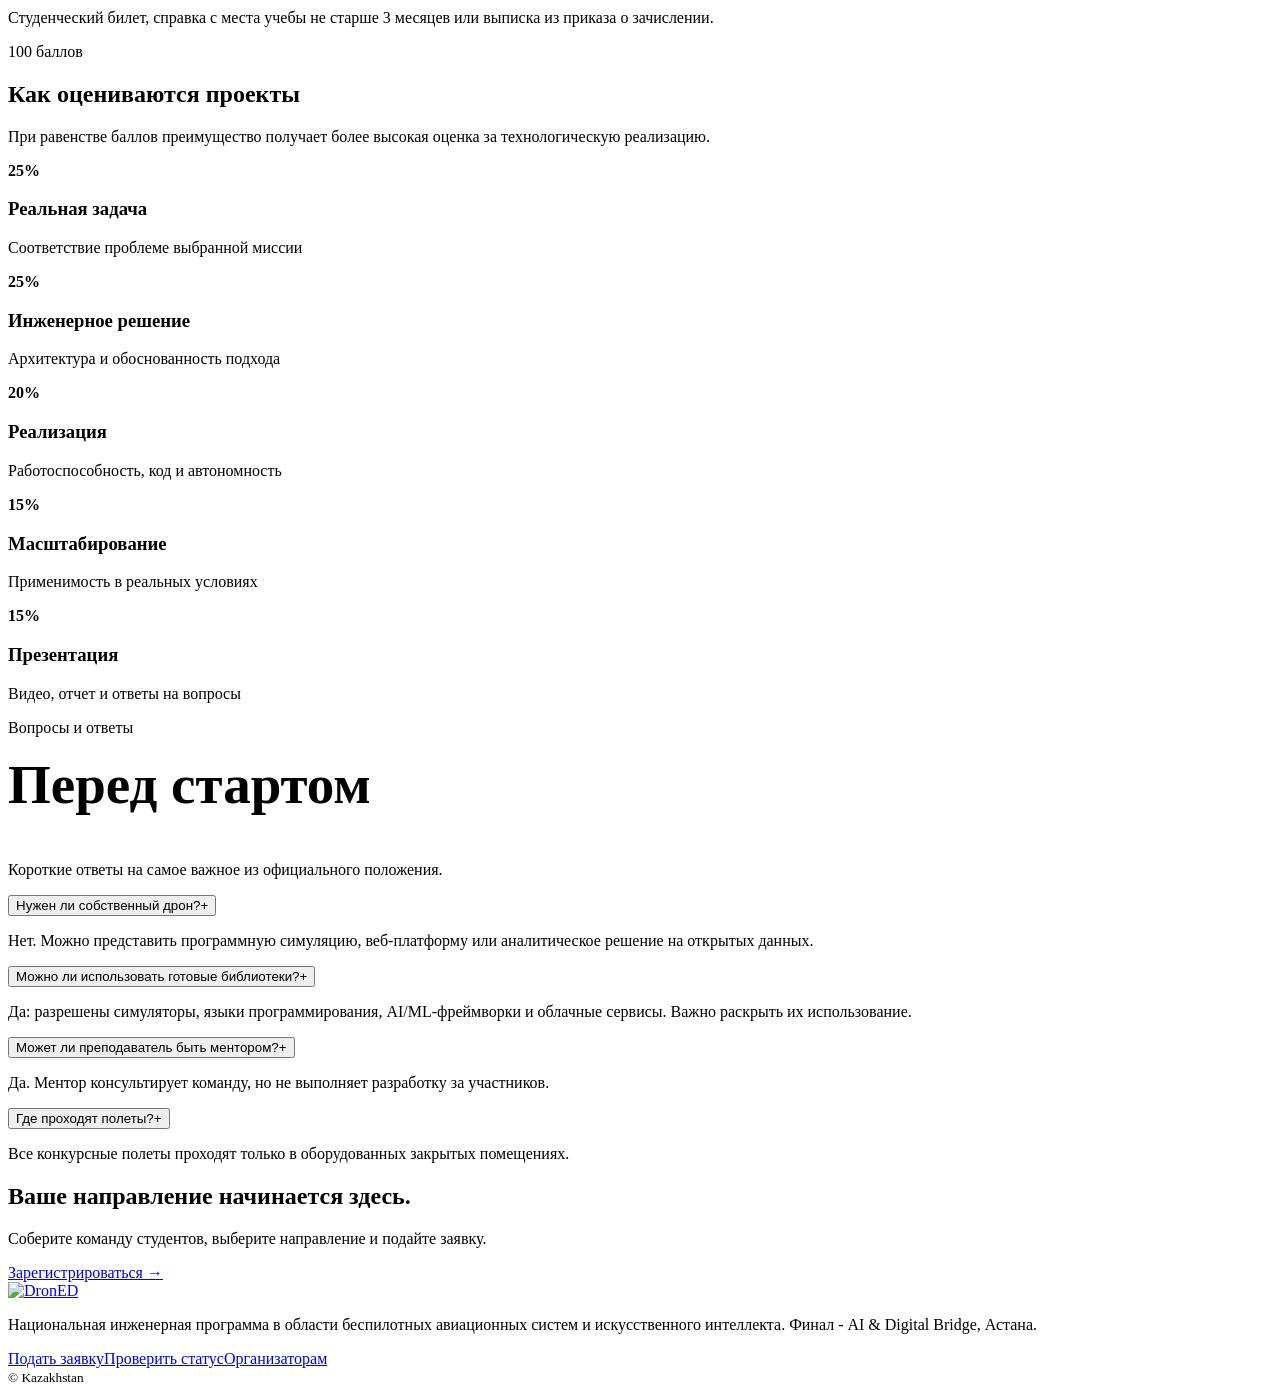
==== commit 6d57652c: "Update site according to DronED requirements" ====
--- a/drone_frontend/index.html
+++ b/drone_frontend/index.html
@@ -103,11 +103,11 @@
         <p>Команда выбирает одно направление при регистрации. Ниже оставлены только официальные названия направлений по Положению.</p>
       </div>
       <div class="grid grid-5">
-        <article class="card mission-card mission-name-only"><h3>Wildfire Early Detection <span>(раннее обнаружение пожаров)</span></h3></article>
-        <article class="card mission-card mission-name-only"><h3>Precision Agriculture <span>(точное земледелие)</span></h3></article>
-        <article class="card mission-card mission-name-only"><h3>Search & Rescue <span>(поиск и спасение)</span></h3></article>
-        <article class="card mission-card mission-name-only"><h3>Medical Delivery <span>(медицинская доставка)</span></h3></article>
-        <article class="card mission-card mission-name-only"><h3>Infrastructure Monitoring <span>(мониторинг инфраструктуры)</span></h3></article>
+        <article class="card mission-card mission-name-only"><div class="mission-icon">🔥</div><h3>Wildfire Early Detection <span>(раннее обнаружение пожаров)</span></h3></article>
+        <article class="card mission-card mission-name-only"><div class="mission-icon">🌾</div><h3>Precision Agriculture <span>(точное земледелие)</span></h3></article>
+        <article class="card mission-card mission-name-only"><div class="mission-icon">⌖</div><h3>Search & Rescue <span>(поиск и спасение)</span></h3></article>
+        <article class="card mission-card mission-name-only"><div class="mission-icon">✚</div><h3>Medical Delivery <span>(медицинская доставка)</span></h3></article>
+        <article class="card mission-card mission-name-only"><div class="mission-icon">▧</div><h3>Infrastructure Monitoring <span>(мониторинг инфраструктуры)</span></h3></article>
       </div>
     </div>
   </section>
@@ -136,16 +136,16 @@
     <div class="shell">
       <div class="section-head">
         <div>
-          <span class="kicker">Путь к финалу</span>
-          <h2>От заявки до Mission Arena.</h2>
-        </div>
-        <p>Летний анонс и открытие регистрации, сентябрьский онлайн-отбор, затем очный финал на AI & Digital Bridge.</p>
+          <span class="kicker">4 этапа конкурса</span>
+          <h2>От идеи до финала на AI & Digital Bridge.</h2>
+        </div>
+        <p>Июнь–июль — открытие регистрации и публикация материалов. Август — анонс, обучение и вводные вебинары по направлениям.</p>
       </div>
       <div class="steps">
-        <article class="stage"><span class="stage-num">01</span><span class="stage-date">Июнь-август</span><h3>Registration & Prep</h3><p>Открытие регистрации, онбординг, подготовка команд и менторов.</p></article>
-        <article class="stage"><span class="stage-num">02</span><span class="stage-date">1-20 сентября</span><h3>Stage 1 · Idea</h3><p>Видео до 3 минут, описание идеи до 2 страниц и анкета команды.</p></article>
-        <article class="stage"><span class="stage-num">03</span><span class="stage-date">20-30 сентября</span><h3>Stage 2-3</h3><p>Прототип, технические материалы, проверка заявок и список финалистов.</p></article>
-        <article class="stage"><span class="stage-num">04</span><span class="stage-date">1-3 октября</span><h3>Final · Astana</h3><p>Project Expo, Mission Arena, 5 минут питча и 3 минуты вопросов жюри.</p></article>
+        <article class="stage"><span class="stage-num">01</span><span class="stage-date">до 15 августа</span><h3>Stage 1 · Idea</h3><p>Описание идеи до 2 страниц, видео до 3 минут и анкета команды. Уведомление прошедших — до 20 августа.</p></article>
+        <article class="stage"><span class="stage-num">02</span><span class="stage-date">до 10 сентября</span><h3>Stage 2 · Prototype</h3><p>Технический отчёт 2–5 страниц, видео демонстрации прототипа или симуляции и раскрытие использованных инструментов.</p></article>
+        <article class="stage"><span class="stage-num">03</span><span class="stage-date">10–15 сентября</span><h3>Stage 3 · Screening</h3><p>Техническая комиссия проверяет материалы и формирует список финалистов. Публикация — до 15 сентября.</p></article>
+        <article class="stage"><span class="stage-num">04</span><span class="stage-date">1–3 октября</span><h3>Stage 4 · Final</h3><p>AI & Digital Bridge 2026, МВЦ EXPO, Астана: Project Expo, Main Stage, Mission Arena и финальная защита.</p></article>
       </div>
     </div>
   </section>
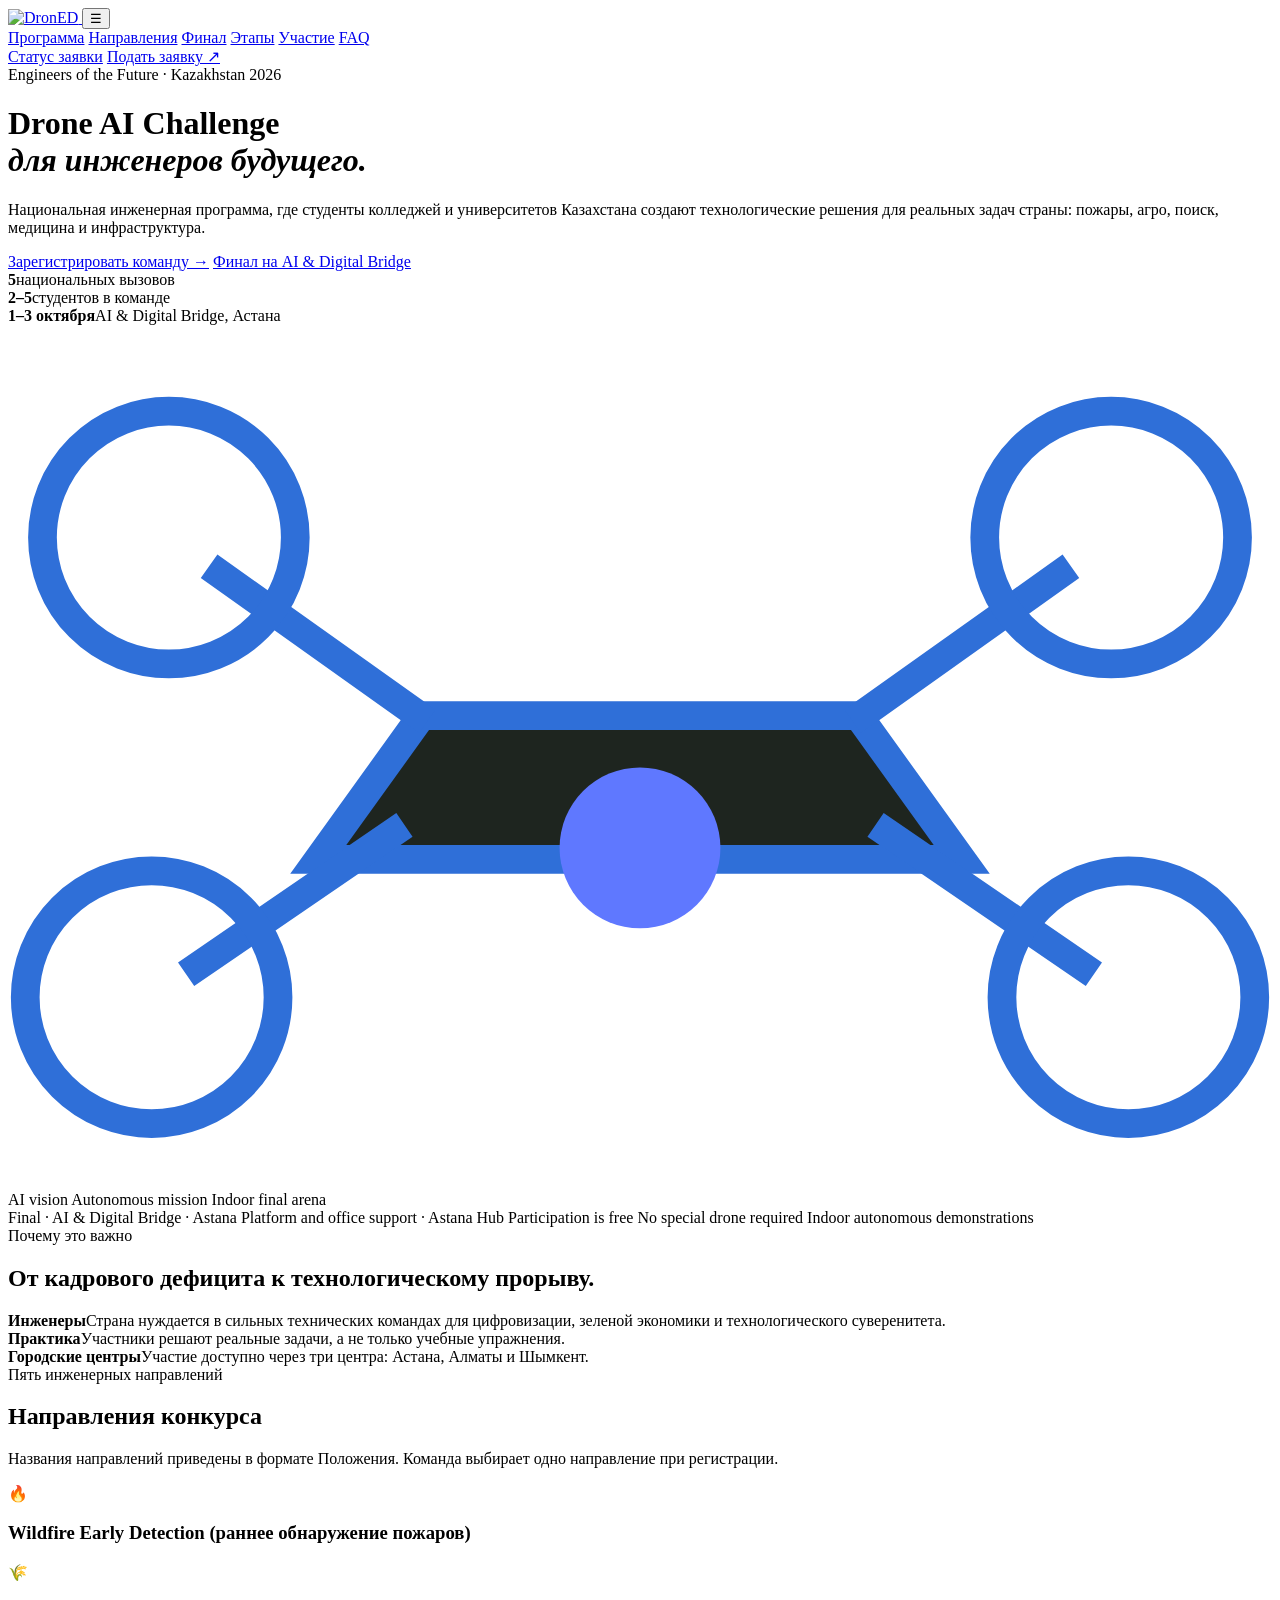
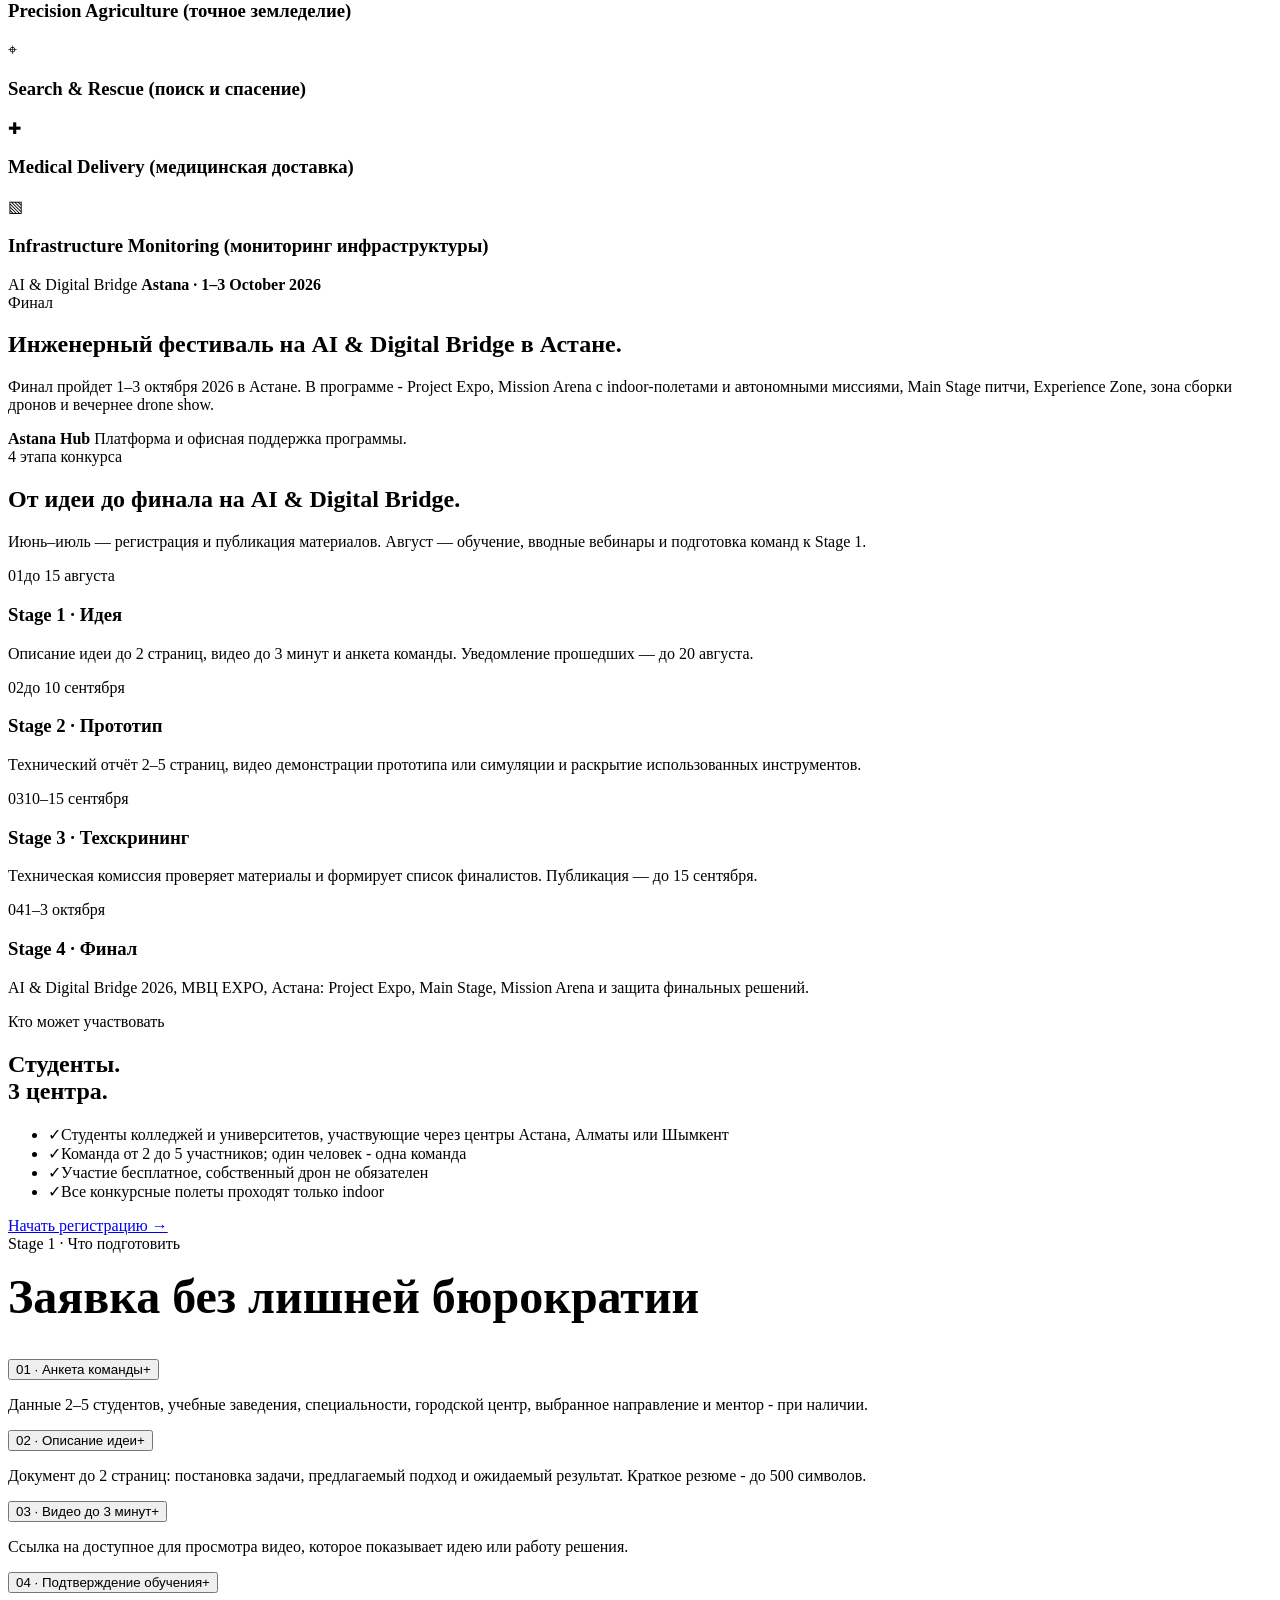
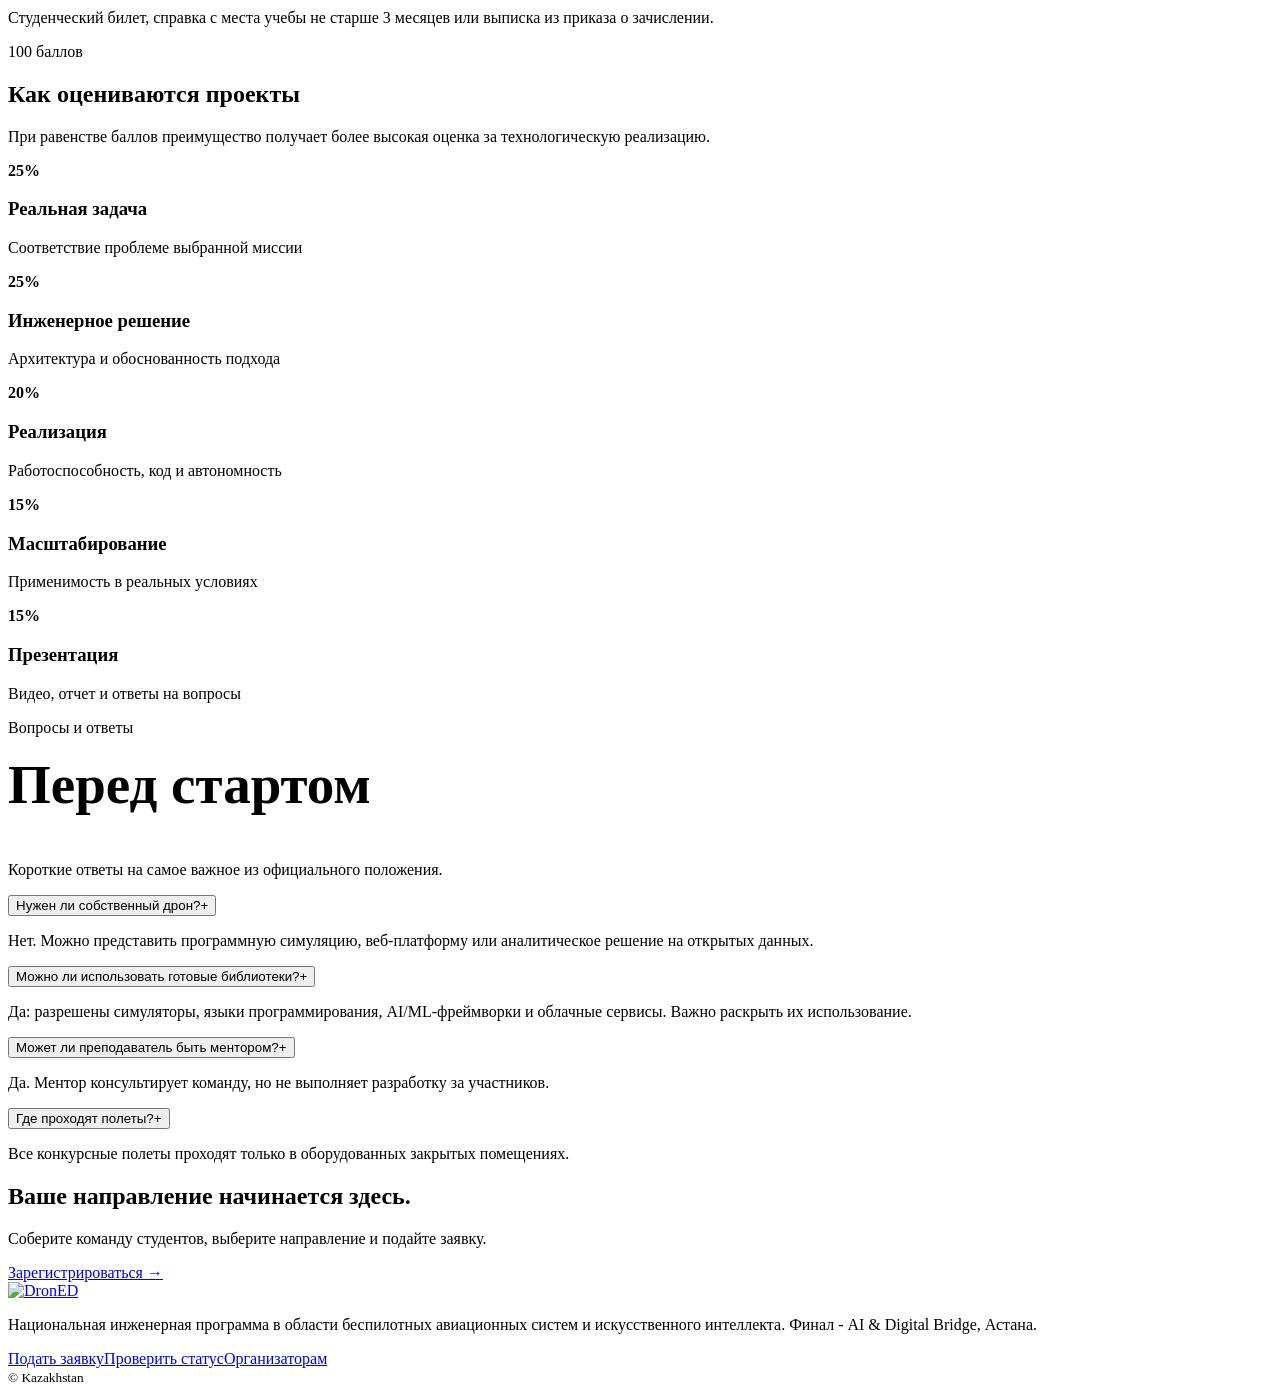
==== commit 80f27f54: "Polish DronED website design" ====
--- a/drone_frontend/index.html
+++ b/drone_frontend/index.html
@@ -3,7 +3,7 @@
 <head>
   <meta charset="UTF-8">
   <meta name="viewport" content="width=device-width,initial-scale=1">
-  <meta name="description" content="Drone AI Challenge Kazakhstan 2026 - национальная инженерная программа для студентов колледжей и университетов Казахстана. Финал пройдет 1-3 октября 2026 на AI & Digital Bridge в Астане.">
+  <meta name="description" content="Drone AI Challenge Kazakhstan 2026 - национальная инженерная программа для студентов колледжей и университетов Казахстана. Финал пройдет 1–3 октября 2026 на AI & Digital Bridge в Астане.">
   <title>Drone AI Challenge Kazakhstan 2026</title>
   <link rel="stylesheet" href="/style.css">
 </head>
@@ -39,17 +39,17 @@
       <p class="hero-lead">Национальная инженерная программа, где студенты колледжей и университетов Казахстана создают технологические решения для реальных задач страны: пожары, агро, поиск, медицина и инфраструктура.</p>
       <div class="hero-cta">
         <a class="btn btn-acid" href="/apply">Зарегистрировать команду →</a>
-        <a class="btn btn-ghost" href="#final">Финал на Digital Bridge</a>
+        <a class="btn btn-ghost" href="#final">Финал на AI & Digital Bridge</a>
       </div>
       <div class="hero-facts">
         <div class="hero-fact"><strong>5</strong><span>национальных вызовов</span></div>
-        <div class="hero-fact"><strong>2-5</strong><span>студентов в команде</span></div>
-        <div class="hero-fact"><strong>1-3 Oct</strong><span>AI & Digital Bridge, Астана</span></div>
+        <div class="hero-fact"><strong>2–5</strong><span>студентов в команде</span></div>
+        <div class="hero-fact"><strong>1–3 октября</strong><span>AI & Digital Bridge, Астана</span></div>
       </div>
     </div>
     <div class="orbital drone-showcase">
       <svg class="drone" viewBox="0 0 220 150" fill="none" aria-label="Drone illustration">
-        <g stroke="#c8ff38" stroke-width="5">
+        <g stroke="#2f6fd8" stroke-width="5">
           <path d="M72 68h76l18 25H54l18-25Z" fill="#1e251f"/>
           <path d="M73 69 35 42m112 27 38-27M69 87 31 113m120-26 38 26"/>
           <circle cx="28" cy="37" r="22"/>
@@ -100,7 +100,7 @@
           <span class="kicker">Пять инженерных направлений</span>
           <h2>Направления конкурса</h2>
         </div>
-        <p>Команда выбирает одно направление при регистрации. Ниже оставлены только официальные названия направлений по Положению.</p>
+        <p>Названия направлений приведены в формате Положения. Команда выбирает одно направление при регистрации.</p>
       </div>
       <div class="grid grid-5">
         <article class="card mission-card mission-name-only"><div class="mission-icon">🔥</div><h3>Wildfire Early Detection <span>(раннее обнаружение пожаров)</span></h3></article>
@@ -117,13 +117,13 @@
       <div class="final-visual" aria-hidden="true">
         <div class="arena-card">
           <span>AI & Digital Bridge</span>
-          <strong>Astana · 1-3 October 2026</strong>
+          <strong>Astana · 1–3 October 2026</strong>
         </div>
       </div>
       <div>
         <span class="kicker">Финал</span>
         <h2>Инженерный фестиваль на AI & Digital Bridge в Астане.</h2>
-        <p>Финал пройдет 1-3 октября 2026 в Астане. В программе - Project Expo, Mission Arena с indoor-полетами и автономными миссиями, Main Stage питчи, Experience Zone, зона сборки дронов и вечернее drone show.</p>
+        <p>Финал пройдет 1–3 октября 2026 в Астане. В программе - Project Expo, Mission Arena с indoor-полетами и автономными миссиями, Main Stage питчи, Experience Zone, зона сборки дронов и вечернее drone show.</p>
         <div class="partner-note">
           <strong>Astana Hub</strong>
           <span>Платформа и офисная поддержка программы.</span>
@@ -139,13 +139,13 @@
           <span class="kicker">4 этапа конкурса</span>
           <h2>От идеи до финала на AI & Digital Bridge.</h2>
         </div>
-        <p>Июнь–июль — открытие регистрации и публикация материалов. Август — анонс, обучение и вводные вебинары по направлениям.</p>
+        <p>Июнь–июль — регистрация и публикация материалов. Август — обучение, вводные вебинары и подготовка команд к Stage 1.</p>
       </div>
       <div class="steps">
-        <article class="stage"><span class="stage-num">01</span><span class="stage-date">до 15 августа</span><h3>Stage 1 · Idea</h3><p>Описание идеи до 2 страниц, видео до 3 минут и анкета команды. Уведомление прошедших — до 20 августа.</p></article>
-        <article class="stage"><span class="stage-num">02</span><span class="stage-date">до 10 сентября</span><h3>Stage 2 · Prototype</h3><p>Технический отчёт 2–5 страниц, видео демонстрации прототипа или симуляции и раскрытие использованных инструментов.</p></article>
-        <article class="stage"><span class="stage-num">03</span><span class="stage-date">10–15 сентября</span><h3>Stage 3 · Screening</h3><p>Техническая комиссия проверяет материалы и формирует список финалистов. Публикация — до 15 сентября.</p></article>
-        <article class="stage"><span class="stage-num">04</span><span class="stage-date">1–3 октября</span><h3>Stage 4 · Final</h3><p>AI & Digital Bridge 2026, МВЦ EXPO, Астана: Project Expo, Main Stage, Mission Arena и финальная защита.</p></article>
+        <article class="stage"><span class="stage-num">01</span><span class="stage-date">до 15 августа</span><h3>Stage 1 · Идея</h3><p>Описание идеи до 2 страниц, видео до 3 минут и анкета команды. Уведомление прошедших — до 20 августа.</p></article>
+        <article class="stage"><span class="stage-num">02</span><span class="stage-date">до 10 сентября</span><h3>Stage 2 · Прототип</h3><p>Технический отчёт 2–5 страниц, видео демонстрации прототипа или симуляции и раскрытие использованных инструментов.</p></article>
+        <article class="stage"><span class="stage-num">03</span><span class="stage-date">10–15 сентября</span><h3>Stage 3 · Техскрининг</h3><p>Техническая комиссия проверяет материалы и формирует список финалистов. Публикация — до 15 сентября.</p></article>
+        <article class="stage"><span class="stage-num">04</span><span class="stage-date">1–3 октября</span><h3>Stage 4 · Финал</h3><p>AI & Digital Bridge 2026, МВЦ EXPO, Астана: Project Expo, Main Stage, Mission Arena и защита финальных решений.</p></article>
       </div>
     </div>
   </section>
@@ -167,7 +167,7 @@
         <span class="kicker">Stage 1 · Что подготовить</span>
         <h2 style="font-size:48px;margin:16px 0 35px">Заявка без лишней бюрократии</h2>
         <div class="accordion">
-          <div class="acc-item open"><button class="acc-button"><span>01 · Анкета команды</span><span>+</span></button><div class="acc-content"><p>Данные 2-5 студентов, учебные заведения, специальности, городской центр, выбранное направление и ментор - при наличии.</p></div></div>
+          <div class="acc-item open"><button class="acc-button"><span>01 · Анкета команды</span><span>+</span></button><div class="acc-content"><p>Данные 2–5 студентов, учебные заведения, специальности, городской центр, выбранное направление и ментор - при наличии.</p></div></div>
           <div class="acc-item"><button class="acc-button"><span>02 · Описание идеи</span><span>+</span></button><div class="acc-content"><p>Документ до 2 страниц: постановка задачи, предлагаемый подход и ожидаемый результат. Краткое резюме - до 500 символов.</p></div></div>
           <div class="acc-item"><button class="acc-button"><span>03 · Видео до 3 минут</span><span>+</span></button><div class="acc-content"><p>Ссылка на доступное для просмотра видео, которое показывает идею или работу решения.</p></div></div>
           <div class="acc-item"><button class="acc-button"><span>04 · Подтверждение обучения</span><span>+</span></button><div class="acc-content"><p>Студенческий билет, справка с места учебы не старше 3 месяцев или выписка из приказа о зачислении.</p></div></div>
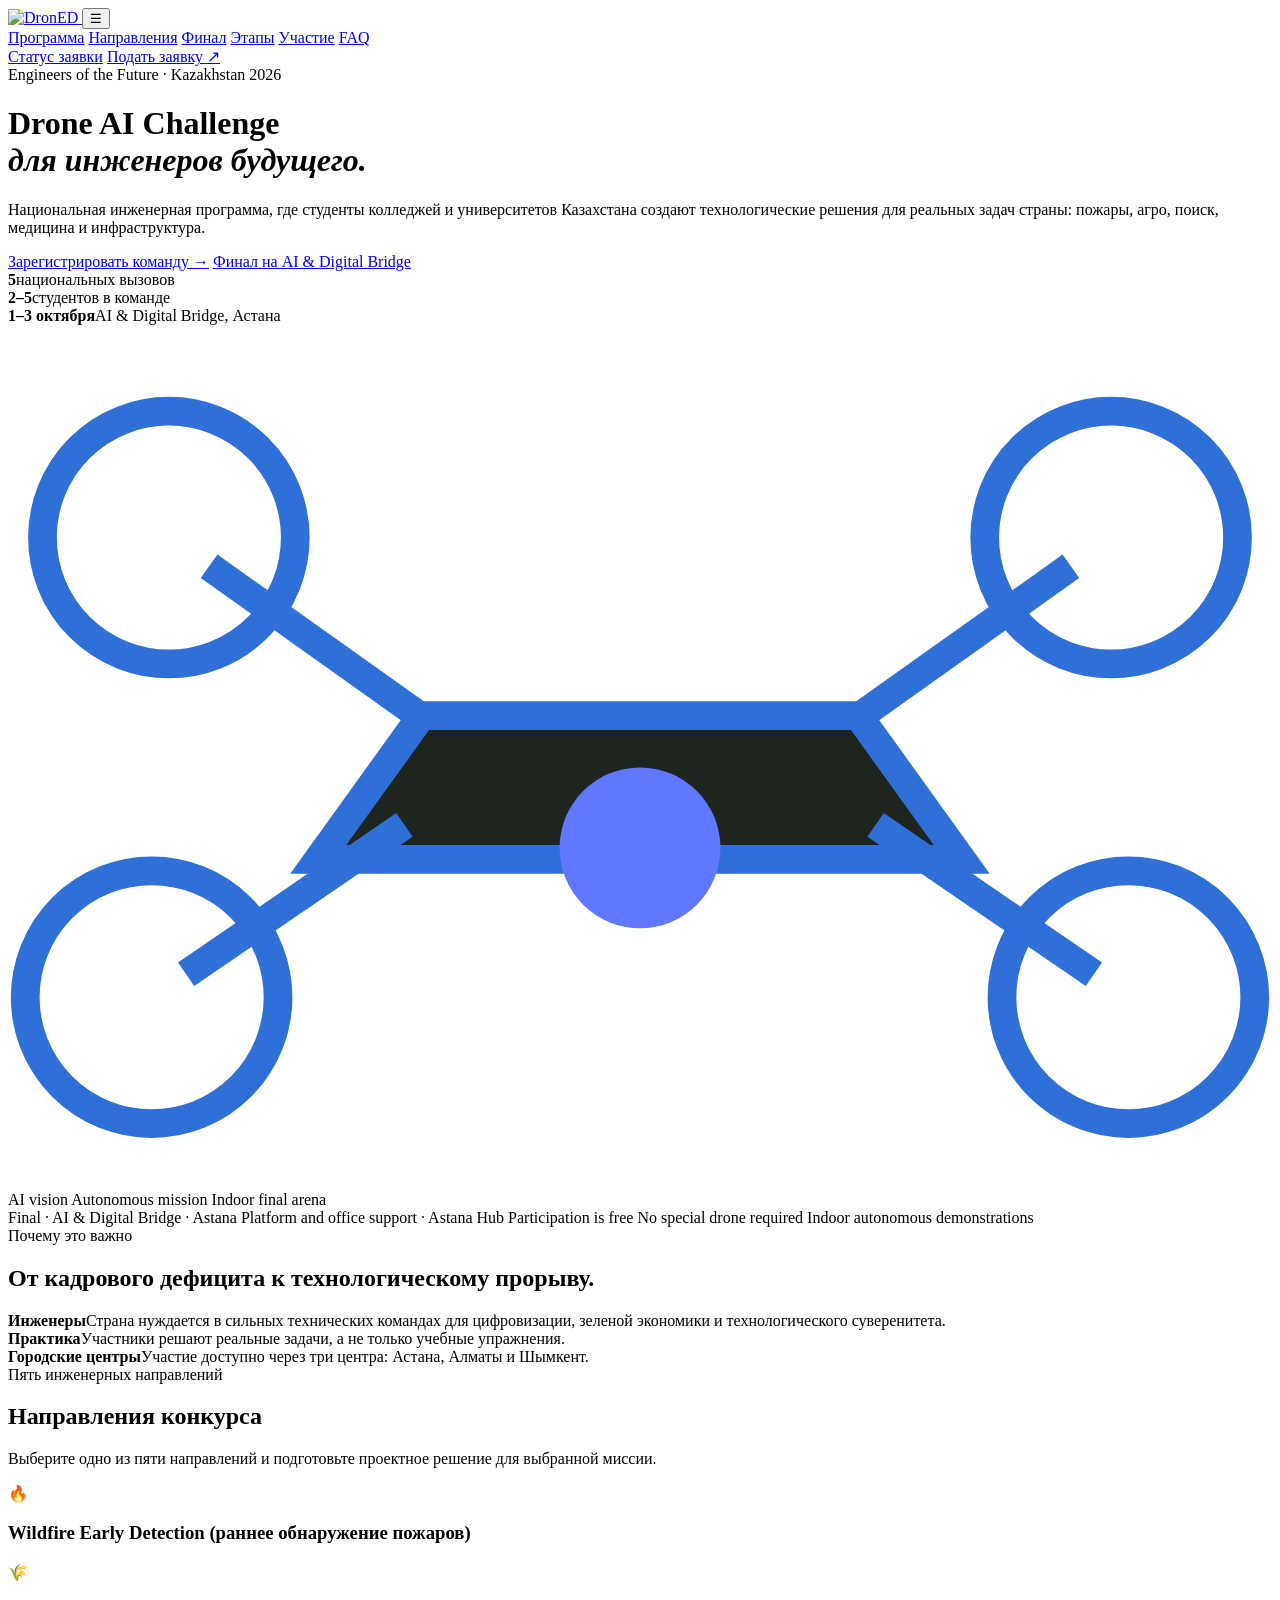
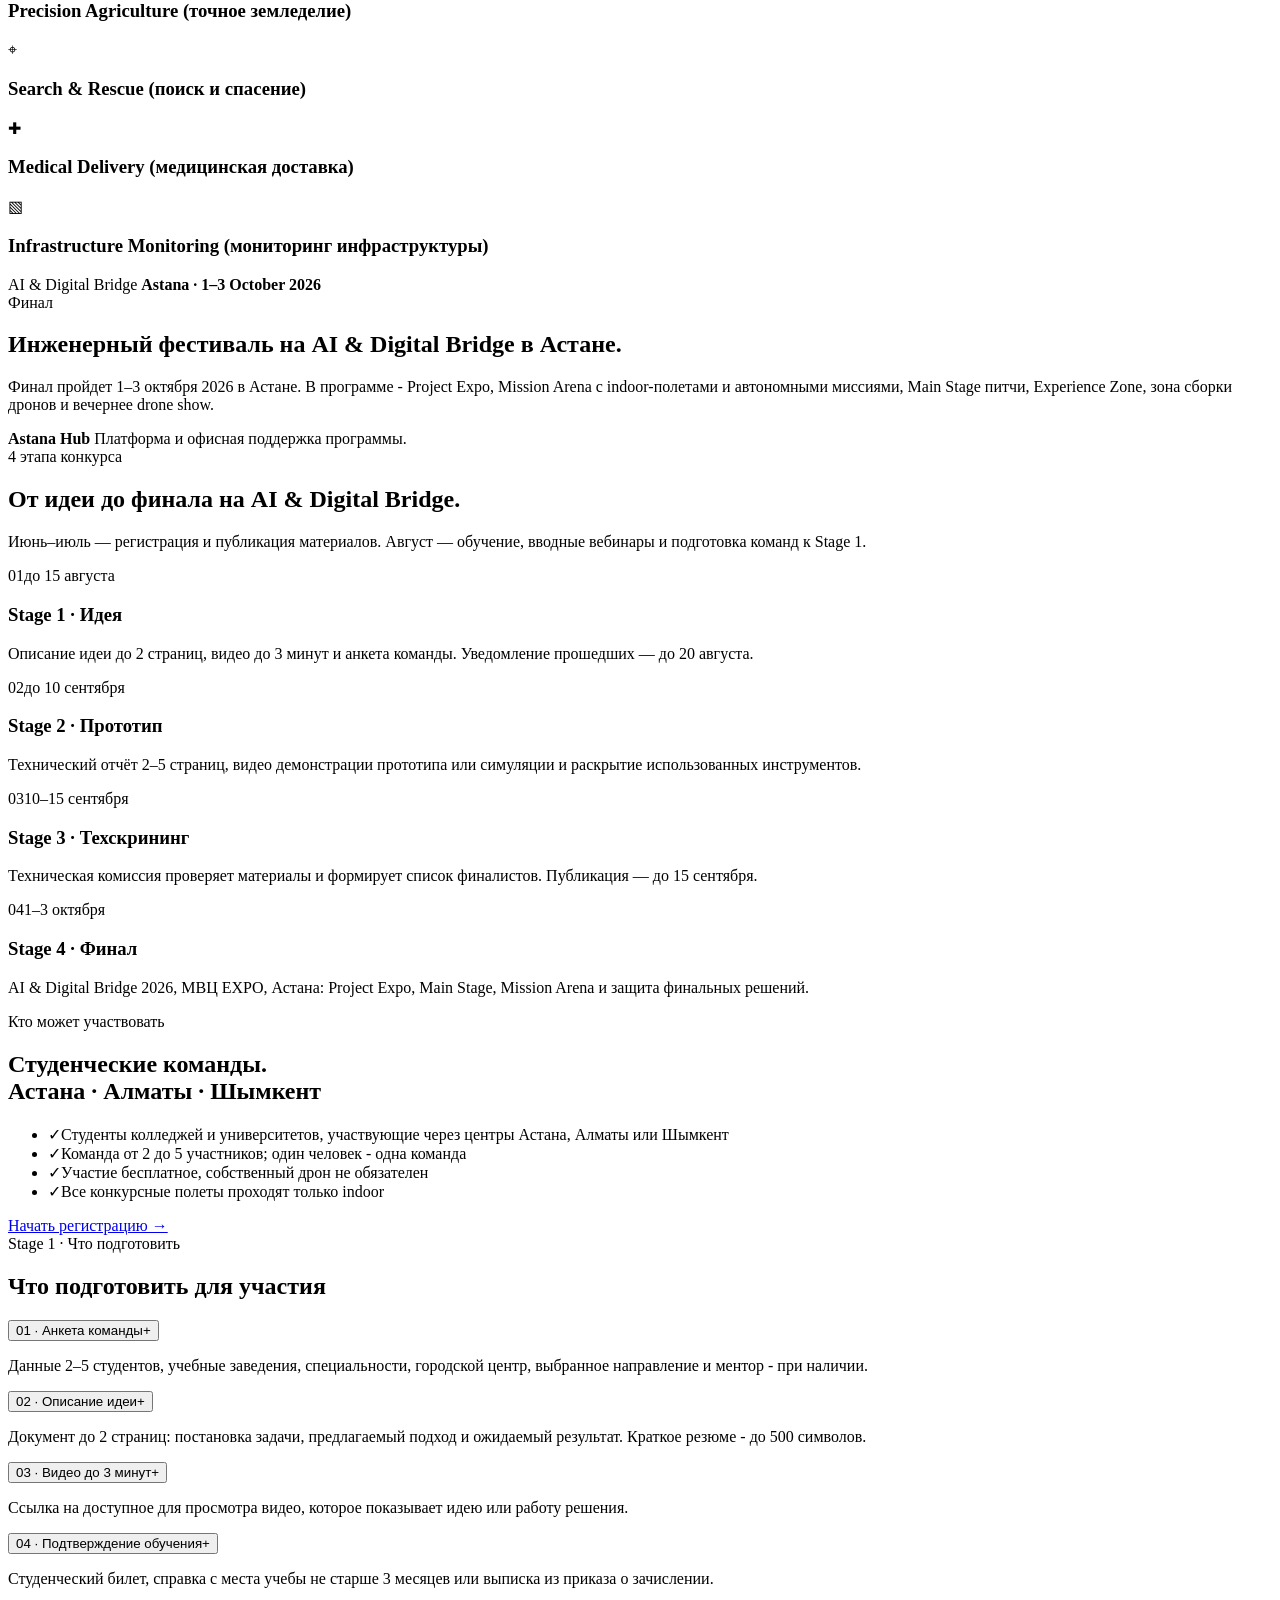
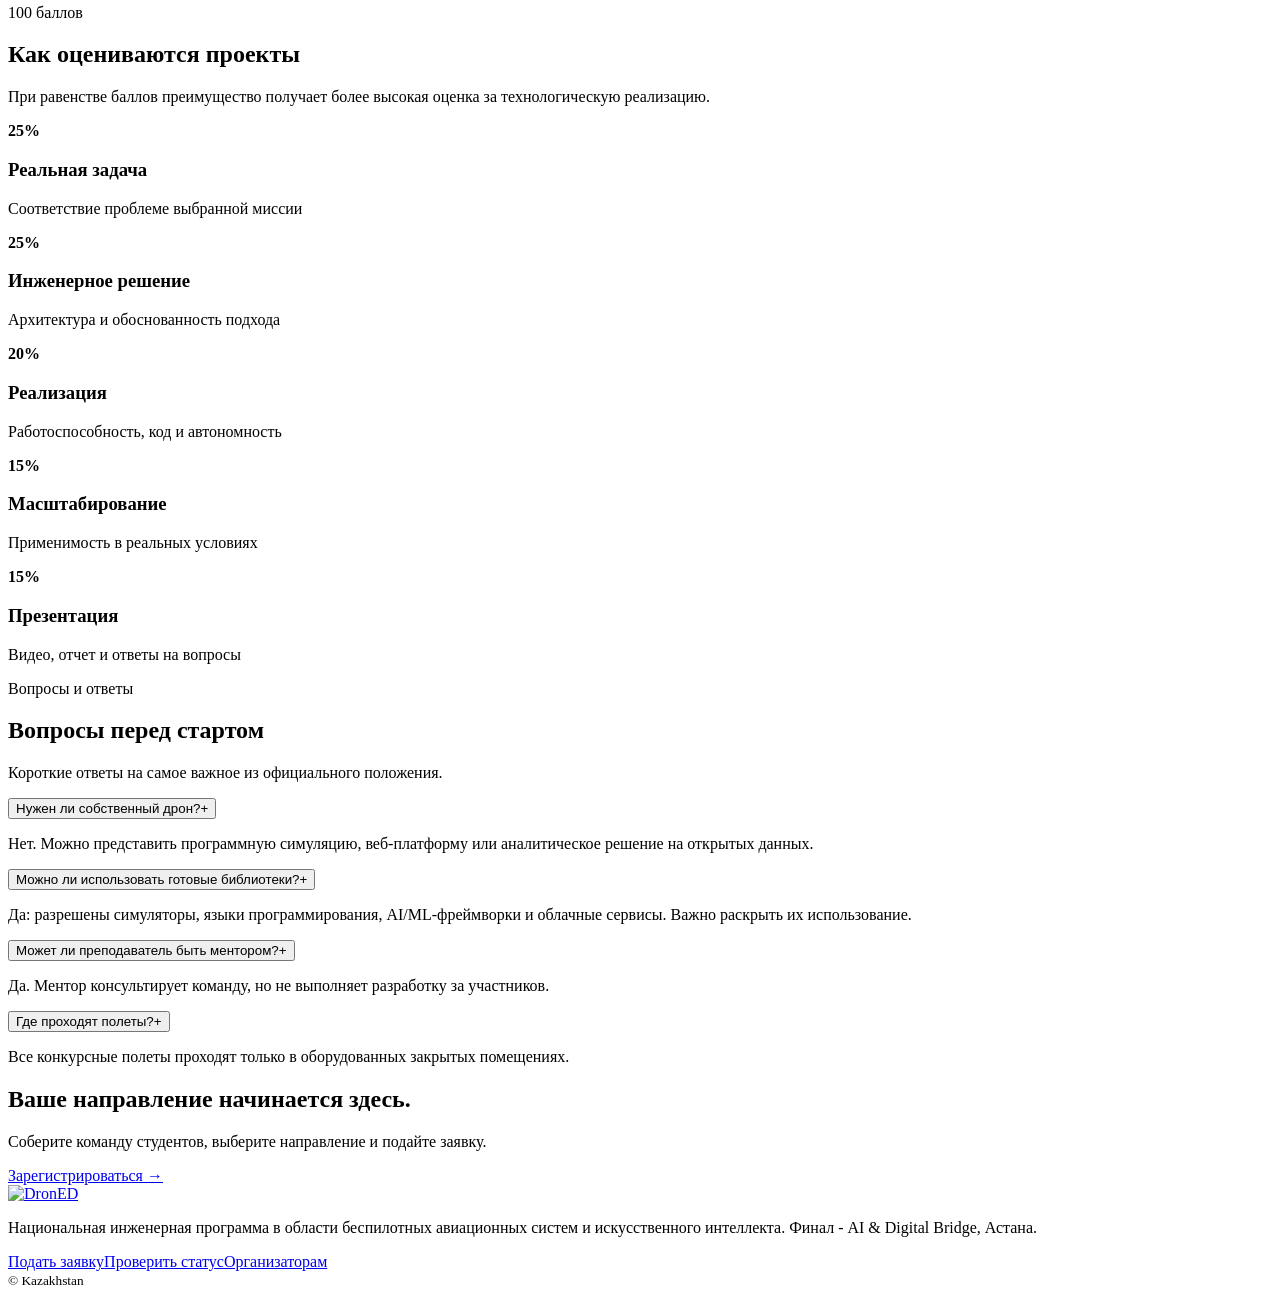
==== commit da8a1b0e: "Polish DronED website design" ====
--- a/drone_frontend/index.html
+++ b/drone_frontend/index.html
@@ -100,7 +100,7 @@
           <span class="kicker">Пять инженерных направлений</span>
           <h2>Направления конкурса</h2>
         </div>
-        <p>Названия направлений приведены в формате Положения. Команда выбирает одно направление при регистрации.</p>
+        <p>Выберите одно из пяти направлений и подготовьте проектное решение для выбранной миссии.</p>
       </div>
       <div class="grid grid-5">
         <article class="card mission-card mission-name-only"><div class="mission-icon">🔥</div><h3>Wildfire Early Detection <span>(раннее обнаружение пожаров)</span></h3></article>
@@ -154,7 +154,7 @@
     <div class="shell split">
       <div class="info-panel">
         <span class="eyebrow">Кто может участвовать</span>
-        <h2>Студенты.<br>3 центра.</h2>
+        <h2>Студенческие команды.<br><span>Астана · Алматы · Шымкент</span></h2>
         <ul class="check-list">
           <li><span class="check">✓</span><span>Студенты колледжей и университетов, участвующие через центры Астана, Алматы или Шымкент</span></li>
           <li><span class="check">✓</span><span>Команда от 2 до 5 участников; один человек - одна команда</span></li>
@@ -165,7 +165,7 @@
       </div>
       <div>
         <span class="kicker">Stage 1 · Что подготовить</span>
-        <h2 style="font-size:48px;margin:16px 0 35px">Заявка без лишней бюрократии</h2>
+        <h2 class="rules-title">Что подготовить для участия</h2>
         <div class="accordion">
           <div class="acc-item open"><button class="acc-button"><span>01 · Анкета команды</span><span>+</span></button><div class="acc-content"><p>Данные 2–5 студентов, учебные заведения, специальности, городской центр, выбранное направление и ментор - при наличии.</p></div></div>
           <div class="acc-item"><button class="acc-button"><span>02 · Описание идеи</span><span>+</span></button><div class="acc-content"><p>Документ до 2 страниц: постановка задачи, предлагаемый подход и ожидаемый результат. Краткое резюме - до 500 символов.</p></div></div>
@@ -196,8 +196,8 @@
     <div class="shell split">
       <div>
         <span class="kicker">Вопросы и ответы</span>
-        <h2 style="font-size:55px;margin-top:16px">Перед стартом</h2>
-        <p style="color:var(--muted)">Короткие ответы на самое важное из официального положения.</p>
+        <h2 class="faq-title">Вопросы перед стартом</h2>
+        <p class="faq-lead">Короткие ответы на самое важное из официального положения.</p>
       </div>
       <div class="accordion">
         <div class="acc-item"><button class="acc-button"><span>Нужен ли собственный дрон?</span><span>+</span></button><div class="acc-content"><p>Нет. Можно представить программную симуляцию, веб-платформу или аналитическое решение на открытых данных.</p></div></div>
